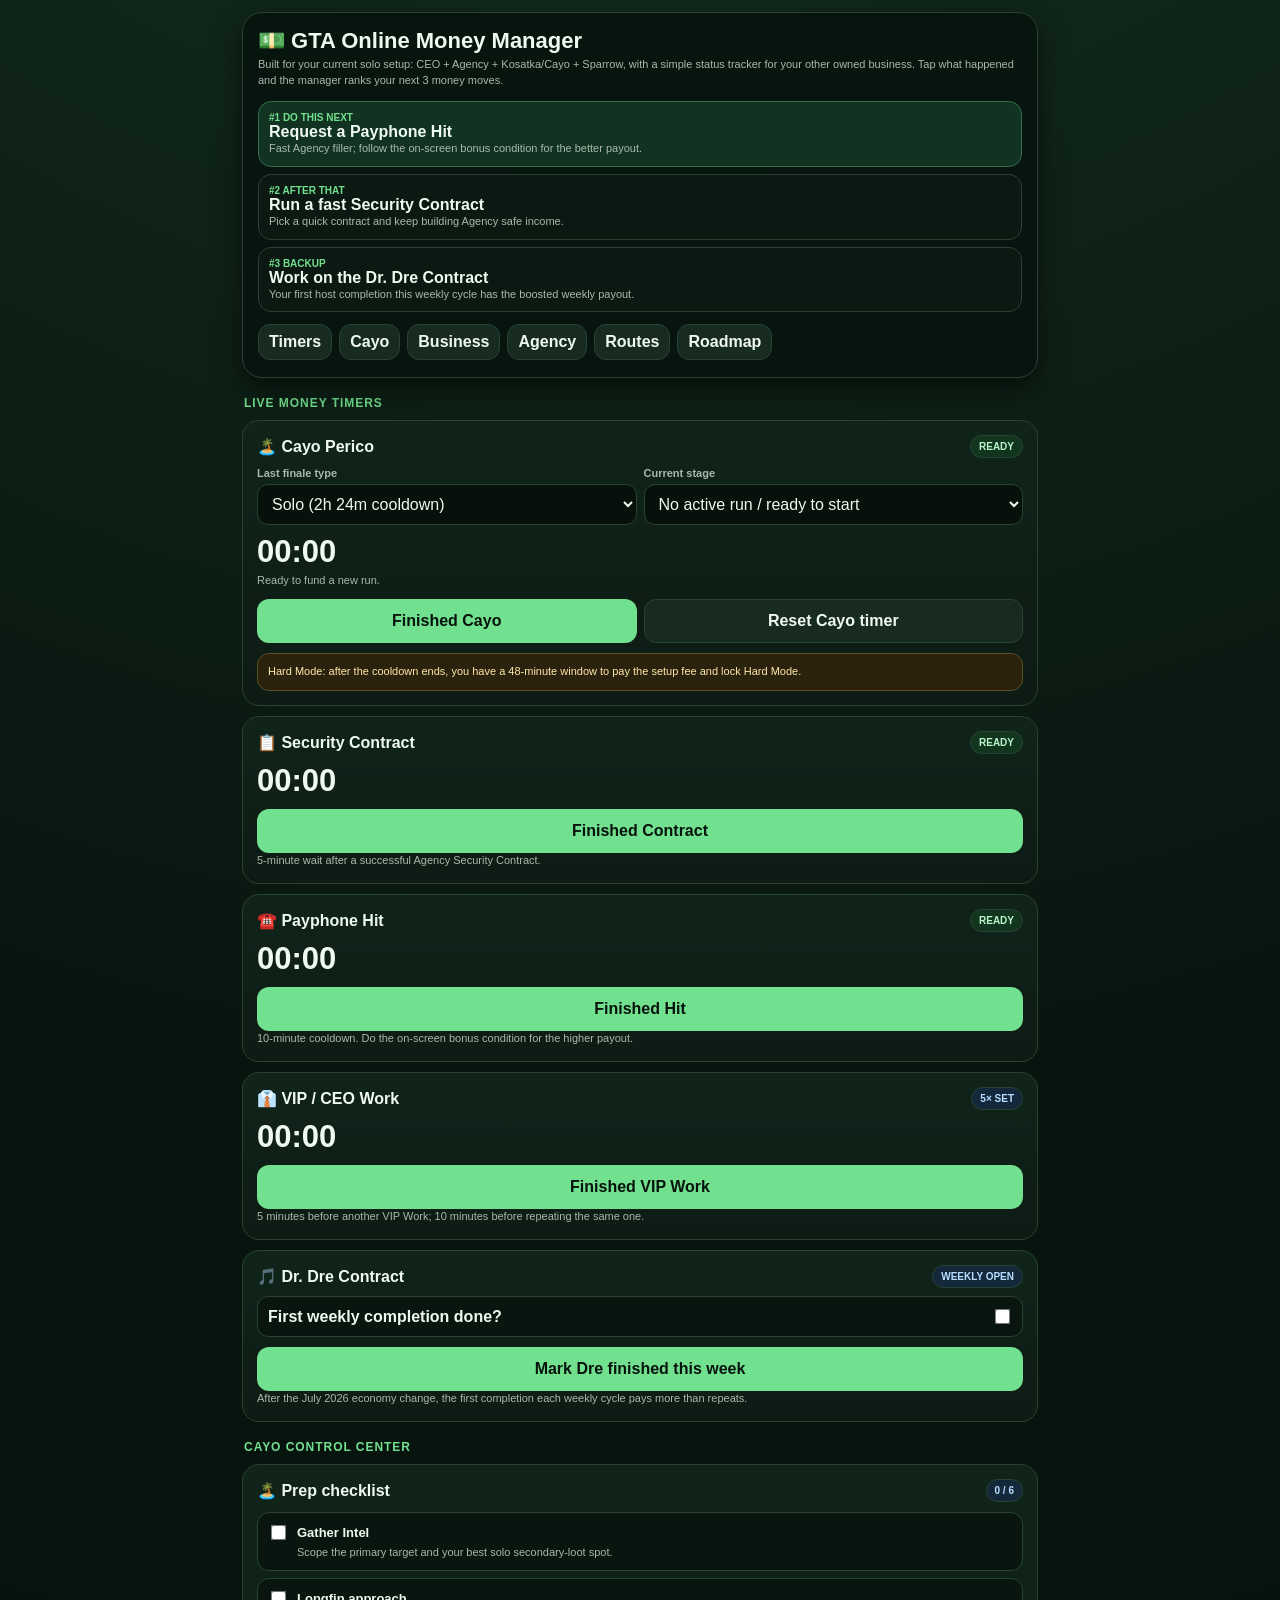
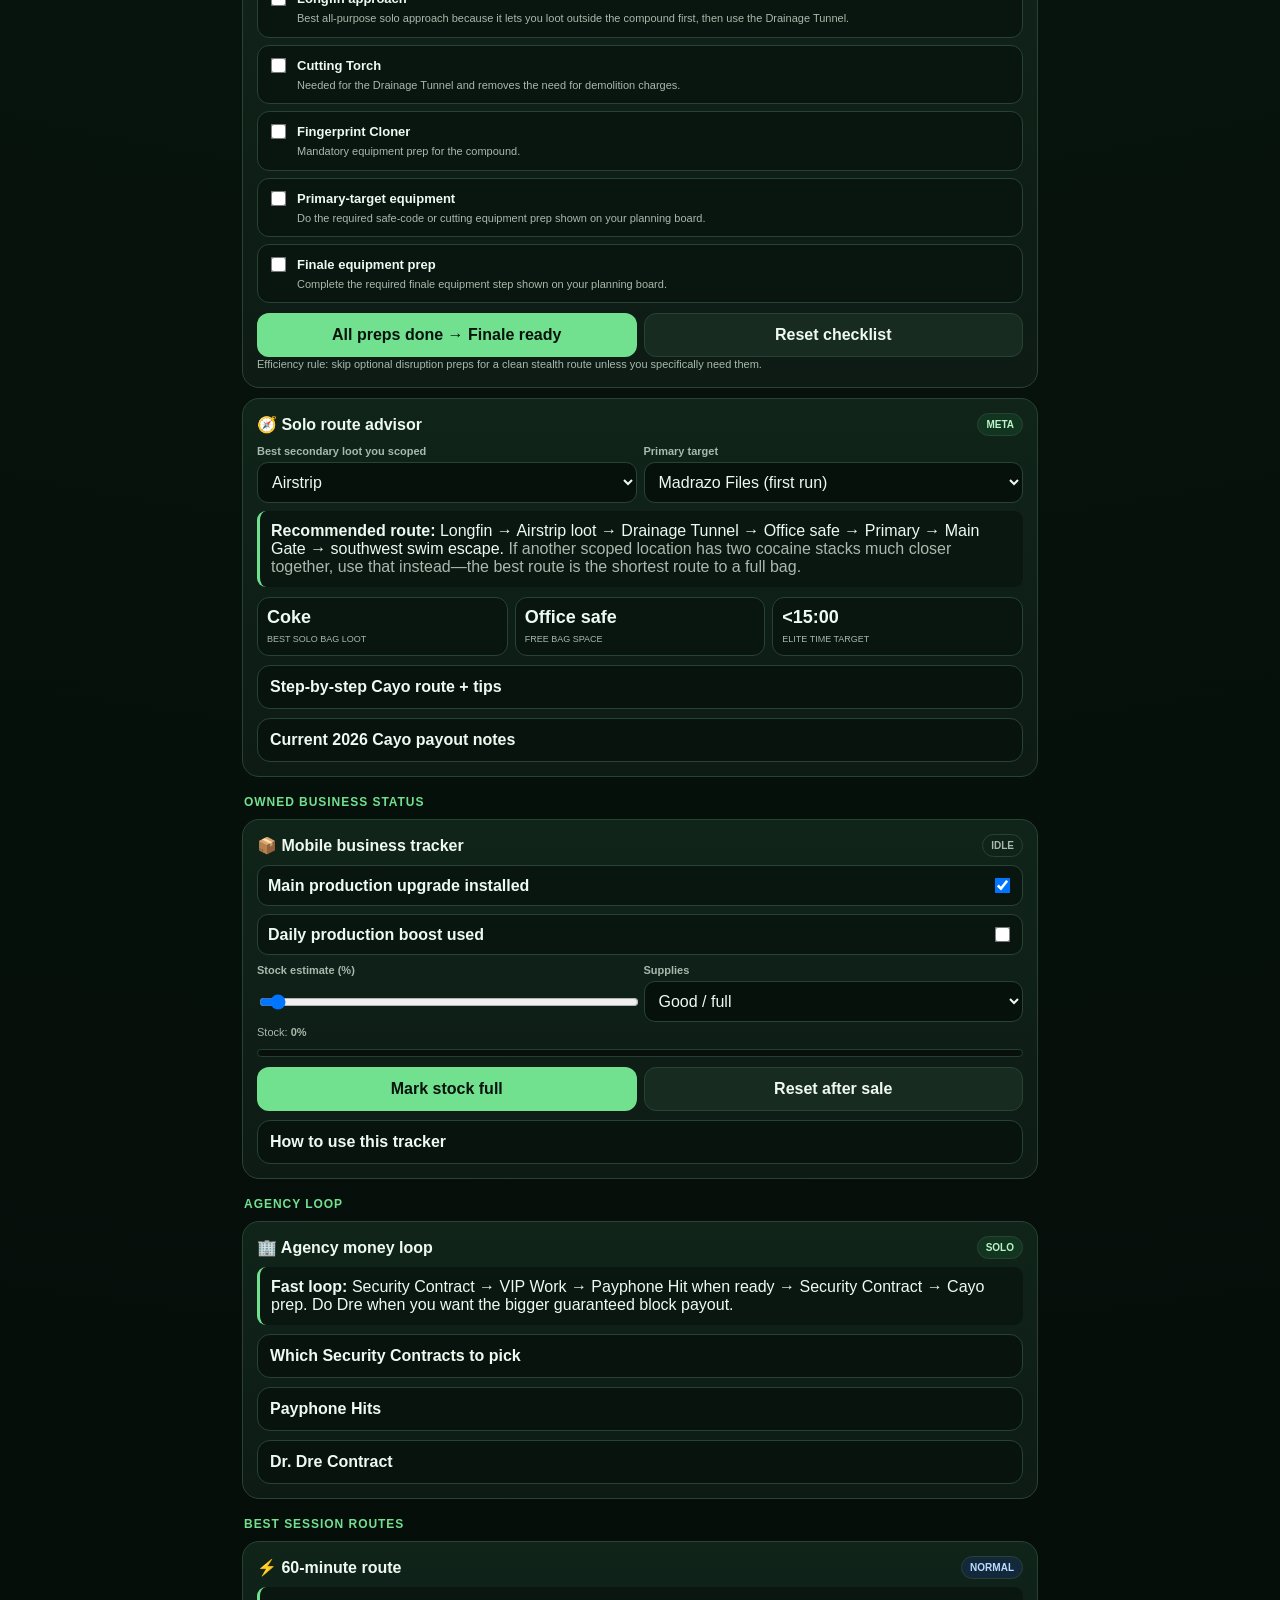
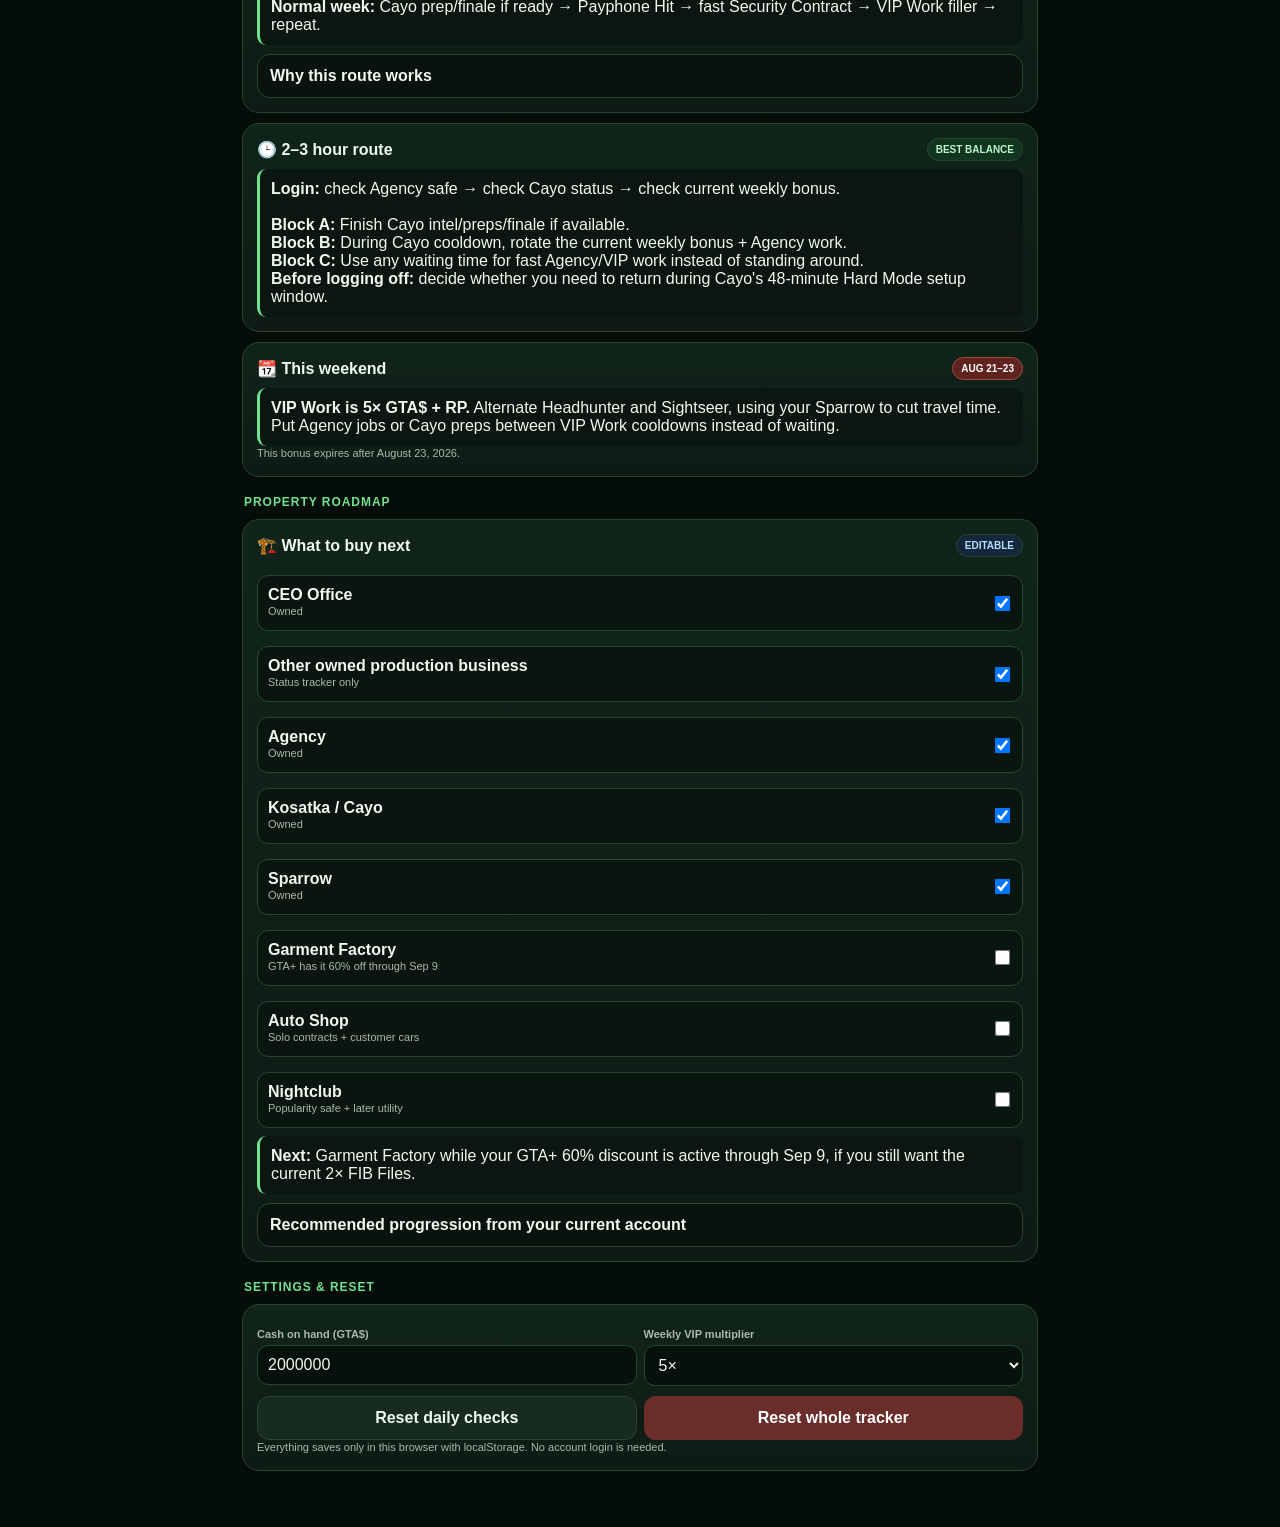
==== gta/index.html @ a880cc13 "Add GTA Online money manager dashboard" ====
<!doctype html>
<html lang="en">
<head>
<meta charset="utf-8">
<meta name="viewport" content="width=device-width,initial-scale=1,viewport-fit=cover">
<meta name="theme-color" content="#07160f">
<meta name="apple-mobile-web-app-capable" content="yes">
<title>GTA Online Money Manager</title>
<style>
:root{
  --bg:#06100c;--card:#0d1b14;--card2:#10241a;--line:#284334;--text:#eef9f1;--muted:#a8b9ad;
  --accent:#71e08f;--accent2:#37c96a;--good:#7ee29b;--warn:#f2c96d;--hot:#ff7a72;--blue:#77b8ff;
}
*{box-sizing:border-box}html{scroll-behavior:smooth}body{
  margin:0;background:radial-gradient(circle at 50% -20%,#183725 0,#08150f 36%,#050d09 75%);
  color:var(--text);font-family:-apple-system,BlinkMacSystemFont,"Segoe UI",Roboto,Arial,sans-serif;
}
.wrap{max-width:820px;margin:auto;padding:12px 12px 56px}.hero{
  position:sticky;top:6px;z-index:9;background:rgba(8,21,15,.95);backdrop-filter:blur(13px);
  border:1px solid var(--line);border-radius:20px;padding:15px;box-shadow:0 12px 28px #0008
}
h1{font-size:22px;margin:0 0 3px}.sub,.mini{font-size:11px;line-height:1.45;color:var(--muted)}
.tabs{display:flex;gap:7px;overflow:auto;margin:12px 0 0;padding-bottom:2px}.tabs button{white-space:nowrap;min-height:34px;padding:8px 10px}
.nexts{display:grid;gap:7px;margin-top:12px}.next{background:#123321;border:1px solid #356d49;border-radius:13px;padding:10px}
.next:nth-child(n+2){background:#0b1912;border-color:var(--line)}.rank{font-size:10px;font-weight:900;color:var(--accent)}
.action{font-size:16px;font-weight:900}.why{font-size:11px;color:var(--muted);line-height:1.35}
.grid{display:grid;grid-template-columns:1fr;gap:10px;margin-top:10px}.card{
  background:linear-gradient(180deg,var(--card2),var(--card));border:1px solid var(--line);border-radius:17px;padding:14px
}
.wide{grid-column:1/-1}.title{display:flex;justify-content:space-between;align-items:center;gap:8px;font-size:16px;font-weight:900}
.badge{font-size:10px;border:1px solid var(--line);border-radius:999px;padding:5px 8px;color:var(--muted);white-space:nowrap}
.ready{color:#baf4c9;background:#12351f}.cool{color:#ffe2a0;background:#3a2d0d}.hot{color:#fff;background:#61231f;border-color:#a84840}.info{color:#b8dcff;background:#13283b}
.timer{font-size:31px;font-weight:900;font-variant-numeric:tabular-nums;margin:9px 0 3px}.buttons{display:grid;grid-template-columns:1fr 1fr;gap:7px;margin-top:10px}
.one{grid-template-columns:1fr}button,input,select{font:inherit}button{
 min-height:44px;border-radius:12px;border:0;background:var(--accent);color:#07130c;font-weight:900;padding:10px;cursor:pointer
}
button.secondary{background:#182b20;color:var(--text);border:1px solid var(--line)}button.warn{background:#e8bf67}
button.danger{background:#6b2d2a;color:#fff}.field{margin-top:9px}.field label{display:block;font-size:11px;color:var(--muted);font-weight:800;margin-bottom:5px}
input,select{width:100%;border:1px solid var(--line);border-radius:11px;background:#07110c;color:var(--text);padding:10px}
input[type=checkbox]{width:auto;transform:scale(1.2)}.split{display:grid;grid-template-columns:1fr 1fr;gap:7px}
.progress{height:8px;border-radius:99px;overflow:hidden;background:#07100b;border:1px solid #263d31;margin-top:8px}.bar{height:100%;background:linear-gradient(90deg,#258d50,#74e096);width:0}
.tog{display:flex;justify-content:space-between;align-items:center;gap:10px;border:1px solid var(--line);background:#09150f;border-radius:11px;padding:10px;margin-top:8px}
.list{display:grid;gap:7px;margin-top:10px}.item{border:1px solid var(--line);background:#09150f;border-radius:12px;padding:10px}
.item b{font-size:13px}.item p{margin:4px 0 0;color:var(--muted);font-size:11px;line-height:1.4}.checkrow{display:flex;gap:9px;align-items:flex-start}
.checkrow input{margin-top:3px}.guide{border:1px solid var(--line);border-radius:13px;background:#08130d;margin-top:9px;overflow:hidden}
.guide summary{list-style:none;padding:12px;font-weight:900;cursor:pointer}.guide summary::-webkit-details-marker{display:none}.guide .body{padding:0 12px 12px;font-size:12px;line-height:1.55;color:#dbe7de}
.guide ol,.guide ul{padding-left:20px;margin:7px 0}.guide li{margin:6px 0}.money{color:var(--accent);font-weight:900}.muted{color:var(--muted)}
.kpis{display:grid;grid-template-columns:repeat(3,1fr);gap:7px;margin-top:10px}.kpi{border:1px solid var(--line);background:#09150f;border-radius:12px;padding:9px}
.kpi b{display:block;font-size:18px}.kpi span{font-size:9px;color:var(--muted)}.route{padding:11px;border-left:3px solid var(--accent);background:#0a1710;border-radius:9px;margin-top:8px}
.toast{position:fixed;left:50%;bottom:22px;transform:translateX(-50%);background:#f2fff6;color:#07130c;border-radius:999px;padding:9px 13px;font-weight:900;opacity:0;transition:.2s;z-index:30;max-width:90%;text-align:center}
.toast.show{opacity:1}.hidden{display:none}.sectionTitle{font-size:12px;color:var(--accent);font-weight:900;text-transform:uppercase;letter-spacing:.08em;margin:18px 2px 8px}
.note{border:1px solid #614e25;background:#2a220d;color:#ffe7ab;border-radius:12px;padding:10px;font-size:11px;line-height:1.45;margin-top:10px}
@media(max-width:480px){.split,.buttons,.kpis{grid-template-columns:1fr}.timer{font-size:28px}.hero{position:relative;top:0}}
</style>
</head>
<body>
<div class="wrap">
  <div class="hero">
    <h1>💵 GTA Online Money Manager</h1>
    <div class="sub">Built for your current solo setup: CEO + Agency + Kosatka/Cayo + Sparrow, with a simple status tracker for your other owned business. Tap what happened and the manager ranks your next 3 money moves.</div>
    <div class="nexts">
      <div class="next"><div class="rank">#1 DO THIS NEXT</div><div class="action" id="a1">Loading…</div><div class="why" id="w1"></div></div>
      <div class="next"><div class="rank">#2 AFTER THAT</div><div class="action" id="a2">—</div><div class="why" id="w2"></div></div>
      <div class="next"><div class="rank">#3 BACKUP</div><div class="action" id="a3">—</div><div class="why" id="w3"></div></div>
    </div>
    <div class="tabs">
      <button class="secondary" onclick="go('timers')">Timers</button>
      <button class="secondary" onclick="go('cayo')">Cayo</button>
      <button class="secondary" onclick="go('acid')">Business</button>
      <button class="secondary" onclick="go('agency')">Agency</button>
      <button class="secondary" onclick="go('routes')">Routes</button>
      <button class="secondary" onclick="go('roadmap')">Roadmap</button>
    </div>
  </div>

  <div class="sectionTitle" id="timers">Live money timers</div>
  <div class="grid">
    <div class="card wide">
      <div class="title"><span>🏝️ Cayo Perico</span><span class="badge ready" id="cayoBadge">READY</span></div>
      <div class="split">
        <div class="field"><label>Last finale type</label>
          <select id="cayoType" onchange="saveUI()"><option value="solo">Solo (2h 24m cooldown)</option><option value="team">Team (48m cooldown)</option></select>
        </div>
        <div class="field"><label>Current stage</label>
          <select id="cayoStage" onchange="saveUI()">
            <option value="ready">No active run / ready to start</option>
            <option value="intel">Gather Intel</option><option value="preps">Doing preps</option><option value="finale">Finale ready</option>
          </select>
        </div>
      </div>
      <div class="timer" id="cayoTimer">00:00</div>
      <div class="mini" id="cayoText">Ready to fund a new run.</div>
      <div class="buttons">
        <button onclick="cayoFinished()">Finished Cayo</button>
        <button class="secondary" onclick="clearCayo()">Reset Cayo timer</button>
      </div>
      <div class="note" id="hardBox">Hard Mode: after the cooldown ends, you have a 48-minute window to pay the setup fee and lock Hard Mode.</div>
    </div>

    <div class="card">
      <div class="title"><span>📋 Security Contract</span><span class="badge ready" id="securityBadge">READY</span></div>
      <div class="timer" id="securityTimer">00:00</div>
      <div class="buttons one"><button onclick="finishSecurity()">Finished Contract</button></div>
      <div class="mini">5-minute wait after a successful Agency Security Contract.</div>
    </div>

    <div class="card">
      <div class="title"><span>☎️ Payphone Hit</span><span class="badge ready" id="payphoneBadge">READY</span></div>
      <div class="timer" id="payphoneTimer">00:00</div>
      <div class="buttons one"><button onclick="finishPayphone()">Finished Hit</button></div>
      <div class="mini">10-minute cooldown. Do the on-screen bonus condition for the higher payout.</div>
    </div>

    <div class="card">
      <div class="title"><span>👔 VIP / CEO Work</span><span class="badge hot" id="vipBadge">5× NOW</span></div>
      <div class="timer" id="vipTimer">00:00</div>
      <div class="buttons one"><button onclick="finishVIP()">Finished VIP Work</button></div>
      <div class="mini">5 minutes before another VIP Work; 10 minutes before repeating the same one.</div>
    </div>

    <div class="card">
      <div class="title"><span>🎵 Dr. Dre Contract</span><span class="badge" id="dreBadge">TRACK</span></div>
      <div class="tog"><span><b>First weekly completion done?</b></span><input id="dreWeekly" type="checkbox" onchange="saveUI()"></div>
      <div class="buttons one"><button onclick="finishDre()">Mark Dre finished this week</button></div>
      <div class="mini">After the July 2026 economy change, the first completion each weekly cycle pays more than repeats.</div>
    </div>
  </div>

  <div class="sectionTitle" id="cayo">Cayo control center</div>
  <div class="grid">
    <div class="card wide">
      <div class="title"><span>🏝️ Prep checklist</span><span class="badge info" id="prepBadge">0 / 6</span></div>
      <div class="list">
        <label class="item checkrow"><input class="prep" data-k="intel" type="checkbox" onchange="prepChange()"><span><b>Gather Intel</b><p>Scope the primary target and your best solo secondary-loot spot.</p></span></label>
        <label class="item checkrow"><input class="prep" data-k="longfin" type="checkbox" onchange="prepChange()"><span><b>Longfin approach</b><p>Best all-purpose solo approach because it lets you loot outside the compound first, then use the Drainage Tunnel.</p></span></label>
        <label class="item checkrow"><input class="prep" data-k="torch" type="checkbox" onchange="prepChange()"><span><b>Cutting Torch</b><p>Needed for the Drainage Tunnel and removes the need for demolition charges.</p></span></label>
        <label class="item checkrow"><input class="prep" data-k="finger" type="checkbox" onchange="prepChange()"><span><b>Fingerprint Cloner</b><p>Mandatory equipment prep for the compound.</p></span></label>
        <label class="item checkrow"><input class="prep" data-k="primary" type="checkbox" onchange="prepChange()"><span><b>Primary-target equipment</b><p>Do the required safe-code or cutting equipment prep shown on your planning board.</p></span></label>
        <label class="item checkrow"><input class="prep" data-k="loadout" type="checkbox" onchange="prepChange()"><span><b>Finale equipment prep</b><p>Complete the required finale equipment step shown on your planning board.</p></span></label>
      </div>
      <div class="buttons"><button onclick="setStage('finale')">All preps done → Finale ready</button><button class="secondary" onclick="resetPreps()">Reset checklist</button></div>
      <div class="mini">Efficiency rule: skip optional disruption preps for a clean stealth route unless you specifically need them.</div>
    </div>

    <div class="card wide">
      <div class="title"><span>🧭 Solo route advisor</span><span class="badge ready">META</span></div>
      <div class="split">
        <div class="field"><label>Best secondary loot you scoped</label>
          <select id="lootSpot" onchange="saveUI()">
            <option value="airstrip">Airstrip</option><option value="north">North Dock</option><option value="main">Main Dock</option><option value="office">Office painting(s) only</option>
          </select>
        </div>
        <div class="field"><label>Primary target</label>
          <select id="primary" onchange="saveUI()">
            <option value="madrazo">Madrazo Files (first run)</option><option value="tequila">Sinsimito Tequila</option><option value="ruby">Ruby Necklace</option><option value="bonds">Bearer Bonds</option><option value="diamond">Pink Diamond</option>
          </select>
        </div>
      </div>
      <div class="route" id="routeText"></div>
      <div class="kpis">
        <div class="kpi"><b>Coke</b><span>BEST SOLO BAG LOOT</span></div>
        <div class="kpi"><b>Office safe</b><span>FREE BAG SPACE</span></div>
        <div class="kpi"><b>&lt;15:00</b><span>ELITE TIME TARGET</span></div>
      </div>
      <details class="guide"><summary>Step-by-step Cayo route + tips</summary><div class="body">
        <ol>
          <li><b>Start with Longfin.</b> Go to the best outside loot location you scoped before entering the compound.</li>
          <li><b>Fill the bag efficiently.</b> For solo runs, prioritize cocaine, then paintings if conveniently available, then weed, then cash. Don't cross the whole island for a tiny upgrade.</li>
          <li><b>Take the boat to the Drainage Tunnel.</b> Use the Cutting Torch to enter the compound without the front-gate route.</li>
          <li><b>Keep the compound route low-contact.</b> The easiest repeatable route is to avoid unnecessary confrontations and stay on the shortest stealth path.</li>
          <li><b>Office detour:</b> grab El Rubio's office safe because that cash does not use loot-bag capacity. Take an office painting only if you still need bag space and it fits your route.</li>
          <li><b>Get the primary target</b>, leave through the main gate, grab nearby transport if available, and head southwest toward the coast.</li>
          <li><b>Fast escape:</b> go off the southwest coast and swim away from the island until the escape triggers. This is usually faster than traveling to the marked dock exit.</li>
        </ol>
        <p><b>Elite focus:</b> stay under 15 minutes, avoid restarts, keep the bag full, and don't fail the fingerprint section. Don't sacrifice a clean run just to save 20 seconds.</p>
      </div></details>
      <details class="guide"><summary>Current 2026 Cayo payout notes</summary><div class="body">
        <p>Repeat primary values after the July 2026 rebalance: Tequila <b>GTA$400k</b>, Ruby <b>GTA$560k</b>, Bearer Bonds <b>GTA$616k</b>, Pink Diamond <b>GTA$910k</b> on Normal. Hard Mode adds 10% to the primary target. The Panther Statue is event-only.</p>
        <p>The first scope-out after the weekly reset has better target odds than extra runs in the same week. Even a low primary can still be worth doing because lower primaries currently boost secondary-loot value.</p>
      </div></details>
    </div>
  </div>

  <div class="sectionTitle" id="acid">Owned business status</div>
  <div class="grid">
    <div class="card wide">
      <div class="title"><span>📦 Mobile business tracker</span><span class="badge" id="acidBadge">IDLE</span></div>
      <div class="tog"><span><b>Main production upgrade installed</b></span><input id="acidUpgrade" type="checkbox" checked onchange="saveUI()"></div>
      <div class="tog"><span><b>Daily production boost used</b></span><input id="acidBoost" type="checkbox" onchange="saveUI()"></div>
      <div class="split">
        <div class="field"><label>Stock estimate (%)</label><input id="acidStock" type="range" min="0" max="100" value="0" oninput="acidChange(this.value)"></div>
        <div class="field"><label>Supplies</label><select id="acidSupplies" onchange="saveUI()"><option value="full">Good / full</option><option value="low">Low</option><option value="empty">Empty</option></select></div>
      </div>
      <div class="mini">Stock: <b id="acidLabel">0%</b></div><div class="progress"><div class="bar" id="acidBar"></div></div>
      <div class="buttons"><button onclick="acidFull()">Mark stock full</button><button class="secondary" onclick="acidSold()">Reset after sale</button></div>
      <details class="guide"><summary>How to use this tracker</summary><div class="body"><p>Use this card only to remember whether the business is producing, boosted, low on supplies, or ready. The main money recommendations on this page focus on Cayo, Agency, VIP Work, and other non-restricted activities.</p></div></details>
    </div>
  </div>

  <div class="sectionTitle" id="agency">Agency loop</div>
  <div class="grid">
    <div class="card wide">
      <div class="title"><span>🏢 Agency money loop</span><span class="badge ready">SOLO</span></div>
      <div class="route"><b>Fast loop:</b> Security Contract → VIP Work → Payphone Hit when ready → Security Contract → Cayo prep. Do Dre when you want the bigger guaranteed block payout.</div>
      <details class="guide"><summary>Which Security Contracts to pick</summary><div class="body">
        <p>When optimizing time, favor <b>Recover Valuables</b> and <b>Rescue Operation</b> when available, then other short Specialist/Specialist+ jobs. <b>Asset Protection</b> forces a long defense timer, so it is usually poor money-per-minute. Some Vehicle Recovery variants also run long; skip them when your board has a faster option.</p>
        <p>Every Security Contract permanently improves your Agency safe income in milestones. The safe tops out at GTA$20,000 per in-game day after 201 completed contracts.</p>
      </div></details>
      <details class="guide"><summary>Payphone Hits</summary><div class="body">
        <p>After 3 Security Contracts, call Franklin for Payphone Hits. There is a <b>10-minute cooldown</b>. Always read the in-game bonus condition before completing the objective, because the bonus is the important part of the payout.</p>
      </div></details>
      <details class="guide"><summary>Dr. Dre Contract</summary><div class="body">
        <p>The 2026 repeat finale payout is <b>GTA$900,000</b>. The first host completion in the current weekly cycle is about <b>GTA$1.1M</b>. It is a longer block than Security Contracts, so use it when Cayo is cooling down or when you want a predictable large payout.</p>
      </div></details>
    </div>
  </div>

  <div class="sectionTitle" id="routes">Best session routes</div>
  <div class="grid">
    <div class="card wide">
      <div class="title"><span>⚡ 60-minute route</span><span class="badge hot" id="weekendBadge">BONUS</span></div>
      <div class="route" id="hourRoute"></div>
      <details class="guide"><summary>Why this route works</summary><div class="body">
        <p>The manager prioritizes limited-time multipliers first, then high-value heists, then activities that fill cooldown gaps. Passive production keeps running while you do the active work.</p>
      </div></details>
    </div>
    <div class="card wide">
      <div class="title"><span>🕒 2–3 hour route</span><span class="badge ready">BEST BALANCE</span></div>
      <div class="route">
        <b>Login:</b> check Agency safe → check Cayo status → check current weekly bonus.<br><br>
        <b>Block A:</b> Finish Cayo intel/preps/finale if available.<br>
        <b>Block B:</b> During Cayo cooldown, rotate the current weekly bonus + Agency work.<br>
        <b>Block C:</b> Use any waiting time for fast Agency/VIP work instead of standing around.<br>
        <b>Before logging off:</b> decide whether you need to return during Cayo's 48-minute Hard Mode setup window.
      </div>
    </div>
    <div class="card wide">
      <div class="title"><span>📆 This weekend</span><span class="badge hot">AUG 21–23</span></div>
      <div class="route"><b>VIP Work is 5× GTA$ + RP.</b> Alternate Headhunter and Sightseer, using your Sparrow to cut travel time. Put Agency jobs or Cayo preps between VIP Work cooldowns instead of waiting.</div>
      <div class="mini">This bonus expires after August 23, 2026.</div>
    </div>
  </div>

  <div class="sectionTitle" id="roadmap">Property roadmap</div>
  <div class="grid">
    <div class="card wide">
      <div class="title"><span>🏗️ What to buy next</span><span class="badge info">EDITABLE</span></div>
      <div class="list">
        <label class="tog"><span><b>CEO Office</b><div class="mini">Owned</div></span><input class="owned" data-k="ceo" type="checkbox" checked onchange="ownedChange()"></label>
        <label class="tog"><span><b>Other owned production business</b><div class="mini">Status tracker only</div></span><input class="owned" data-k="acid" type="checkbox" checked onchange="ownedChange()"></label>
        <label class="tog"><span><b>Agency</b><div class="mini">Owned</div></span><input class="owned" data-k="agency" type="checkbox" checked onchange="ownedChange()"></label>
        <label class="tog"><span><b>Kosatka / Cayo</b><div class="mini">Owned</div></span><input class="owned" data-k="kosatka" type="checkbox" checked onchange="ownedChange()"></label>
        <label class="tog"><span><b>Sparrow</b><div class="mini">Owned</div></span><input class="owned" data-k="sparrow" type="checkbox" checked onchange="ownedChange()"></label>
        <label class="tog"><span><b>Garment Factory</b><div class="mini">GTA+ has it 60% off through Sep 9</div></span><input class="owned" data-k="garment" type="checkbox" onchange="ownedChange()"></label>
        <label class="tog"><span><b>Auto Shop</b><div class="mini">Solo contracts + customer cars</div></span><input class="owned" data-k="bunker" type="checkbox" onchange="ownedChange()"></label>
        <label class="tog"><span><b>Nightclub</b><div class="mini">Popularity safe + later utility</div></span><input class="owned" data-k="nightclub" type="checkbox" onchange="ownedChange()"></label>
      </div>
      <div class="route" id="buyNext"></div>
      <details class="guide"><summary>Recommended progression from your current account</summary><div class="body">
        <ol>
          <li><b>Garment Factory while GTA+ discount is live</b> if you still have GTA+ and want to use this month's 2× FIB File bonuses.</li>
          <li><b>Auto Shop</b> for more solo contract variety and customer-car income.</li>
          <li><b>Nightclub</b> for its popularity safe and quality-of-life value.</li>
          <li><b>Salvage Yard</b> or other solo-friendly properties after that, based on whichever weekly bonuses are strongest.</li>
        </ol>
        <p>Don't spend your grinding bankroll on optional vehicle/property upgrades until the income engine is built.</p>
      </div></details>
    </div>
  </div>

  <div class="sectionTitle">Settings & reset</div>
  <div class="grid">
    <div class="card wide">
      <div class="split">
        <div class="field"><label>Cash on hand (GTA$)</label><input id="cash" type="number" min="0" step="1000" value="2000000" onchange="saveUI()"></div>
        <div class="field"><label>Weekly VIP multiplier</label><select id="vipMulti" onchange="saveUI()"><option value="1">1×</option><option value="2">2×</option><option value="3">3×</option><option value="4">4×</option><option value="5" selected>5×</option></select></div>
      </div>
      <div class="buttons"><button class="secondary" onclick="resetDay()">Reset daily checks</button><button class="danger" onclick="wipe()">Reset whole tracker</button></div>
      <div class="mini">Everything saves only in this browser with localStorage. No account login is needed.</div>
    </div>
  </div>
</div>
<div class="toast" id="toast"></div>

<script>
const KEY='gta_money_manager_v1';
const BASE={
 cayoEnd:0,cayoType:'solo',cayoStage:'ready',hardEnd:0,
 securityEnd:0,payphoneEnd:0,vipEnd:0,vipLast:'',
 dreWeekly:false,acidUpgrade:true,acidBoost:false,acidStock:0,acidSupplies:'full',
 prep:{intel:false,longfin:false,torch:false,finger:false,primary:false,loadout:false},
 lootSpot:'airstrip',primary:'madrazo',
 owned:{ceo:true,acid:true,agency:true,kosatka:true,sparrow:true,garment:false,bunker:false,nightclub:false},
 cash:2000000,vipMulti:5
};
let S=(()=>{try{return {...BASE,...JSON.parse(localStorage.getItem(KEY)||'{}')}}catch(e){return {...BASE}}})();
S.prep={...BASE.prep,...(S.prep||{})};S.owned={...BASE.owned,...(S.owned||{})};
const $=id=>document.getElementById(id), now=()=>Date.now(), left=t=>Math.max(0,(t||0)-now());
function fmt(ms){if(ms<=0)return'00:00';let s=Math.ceil(ms/1000),h=Math.floor(s/3600),m=Math.floor((s%3600)/60),ss=s%60;return h?`${h}:${String(m).padStart(2,'0')}:${String(ss).padStart(2,'0')}`:`${String(m).padStart(2,'0')}:${String(ss).padStart(2,'0')}`}
function save(){localStorage.setItem(KEY,JSON.stringify(S))}
function toast(t){let x=$('toast');x.textContent=t;x.classList.add('show');setTimeout(()=>x.classList.remove('show'),1700)}
function go(id){document.getElementById(id).scrollIntoView({behavior:'smooth',block:'start'})}
function badge(id,ready,a='READY',b='COOLDOWN'){let x=$(id);x.textContent=ready?a:b;x.className='badge '+(ready?'ready':'cool')}
function pull(){
 S.cayoType=$('cayoType').value;S.cayoStage=$('cayoStage').value;S.dreWeekly=$('dreWeekly').checked;
 S.acidUpgrade=$('acidUpgrade').checked;S.acidBoost=$('acidBoost').checked;S.acidSupplies=$('acidSupplies').value;
 S.lootSpot=$('lootSpot').value;S.primary=$('primary').value;S.cash=Math.max(0,+$('cash').value||0);S.vipMulti=+$('vipMulti').value||1
}
function saveUI(){pull();save();render()}
function cayoFinished(){
 pull();let mins=S.cayoType==='solo'?144:48;S.cayoEnd=now()+mins*60000;S.hardEnd=S.cayoEnd+48*60000;S.cayoStage='ready';
 S.prep={...BASE.prep};save();render();toast(`Cayo cooldown started: ${mins} minutes`)
}
function clearCayo(){S.cayoEnd=0;S.hardEnd=0;save();render();toast('Cayo timer reset')}
function finishSecurity(){S.securityEnd=now()+5*60000;save();render();toast('5-minute Agency cooldown started')}
function finishPayphone(){S.payphoneEnd=now()+10*60000;save();render();toast('10-minute Payphone cooldown started')}
function finishVIP(){S.vipEnd=now()+5*60000;save();render();toast('5-minute VIP Work cooldown started')}
function finishDre(){S.dreWeekly=true;save();render();toast('Weekly Dre completion marked')}
function setStage(x){S.cayoStage=x;$('cayoStage').value=x;save();render();toast(x==='finale'?'Cayo finale marked ready':'Cayo stage updated')}
function prepChange(){document.querySelectorAll('.prep').forEach(x=>S.prep[x.dataset.k]=x.checked);if(S.prep.intel&&S.cayoStage==='ready')S.cayoStage='preps';save();render()}
function resetPreps(){S.prep={...BASE.prep};save();render();toast('Cayo prep checklist reset')}
function acidChange(v){S.acidStock=Math.max(0,Math.min(100,+v||0));save();render()}
function acidFull(){S.acidStock=100;save();render();toast('Acid stock marked full')}
function acidSold(){S.acidStock=0;S.acidSupplies='empty';save();render();toast('Business tracker reset')}
function ownedChange(){document.querySelectorAll('.owned').forEach(x=>S.owned[x.dataset.k]=x.checked);save();render()}
function resetDay(){S.acidBoost=false;save();render();toast('Daily checks reset')}
function wipe(){if(confirm('Reset all GTA Money Manager data on this device?')){S=JSON.parse(JSON.stringify(BASE));save();sync();render();toast('Tracker reset')}}
function sync(){
 $('cayoType').value=S.cayoType;$('cayoStage').value=S.cayoStage;$('dreWeekly').checked=S.dreWeekly;
 $('acidUpgrade').checked=S.acidUpgrade;$('acidBoost').checked=S.acidBoost;$('acidStock').value=S.acidStock;$('acidSupplies').value=S.acidSupplies;
 $('lootSpot').value=S.lootSpot;$('primary').value=S.primary;$('cash').value=S.cash;$('vipMulti').value=String(S.vipMulti);
 document.querySelectorAll('.prep').forEach(x=>x.checked=!!S.prep[x.dataset.k]);
 document.querySelectorAll('.owned').forEach(x=>x.checked=!!S.owned[x.dataset.k])
}
function bonusLive(){
 let d=new Date(),start=new Date('2026-08-21T00:00:00-04:00'),end=new Date('2026-08-24T00:00:00-04:00');
 return d>=start&&d<end
}
function hardState(){
 if(!S.cayoEnd)return'none';
 if(now()<S.cayoEnd)return'cool';
 if(S.hardEnd&&now()<S.hardEnd)return'hard';
 return'normal'
}
function actions(){
 let a=[],p=(score,action,why)=>a.push({score,action,why}), hs=hardState();
 
 if(S.cayoStage==='finale')p(99,'Run the Cayo finale','Your finale is ready. Take the payout before doing filler work.');
 if(hs==='hard')p(98,'Pay the Cayo setup fee now','Your 48-minute Hard Mode activation window is open. Lock the next run before it expires.');
 let prepCount=Object.values(S.prep).filter(Boolean).length;
 if(S.cayoStage==='intel')p(96,'Finish Cayo Gather Intel','Scope the primary + best solo secondary spot, then leave the island.');
 if(S.cayoStage==='preps'&&prepCount<6)p(95,'Finish the remaining Cayo preps',`${6-prepCount} essential prep${6-prepCount===1?'':'s'} left on your checklist.`);
 
 
 
 if(bonusLive()&&S.vipMulti>=5&&left(S.vipEnd)<=0)p(91,'Run 5× VIP Work now','The Aug 21–23 weekend multiplier is temporary. Alternate Headhunter/Sightseer and use the Sparrow.');
 if(left(S.payphoneEnd)<=0)p(78,'Request a Payphone Hit','Fast Agency filler; follow the on-screen bonus condition for the better payout.');
 if(left(S.securityEnd)<=0)p(74,'Run a fast Security Contract','Pick a quick contract and keep building Agency safe income.');
 if(!S.dreWeekly)p(72,'Work on the Dr. Dre Contract','Your first host completion this weekly cycle has the boosted weekly payout.');
 if(hs==='cool')p(68,'Fill Cayo cooldown with Agency/VIP work',`Cayo unlocks in ${fmt(left(S.cayoEnd))}; don’t wait around.`);
 if(hs==='normal'&&S.cayoStage==='ready')p(66,'Start the next Cayo run','Cayo is available again; fund the setup and begin Gather Intel.');
 
 a.sort((x,y)=>y.score-x.score);return a.slice(0,3)
}
function routeText(){
 let spot={airstrip:'Longfin → Airstrip loot → Drainage Tunnel → Office safe → Primary → Main Gate → southwest swim escape',
 north:'Longfin → North Dock loot → Drainage Tunnel → Office safe → Primary → Main Gate → southwest swim escape',
 main:'Longfin → Main Dock loot → Drainage Tunnel → Office safe → Primary → Main Gate → southwest swim escape',
 office:'Longfin → straight to Drainage Tunnel → Office painting/safe → Primary → Main Gate → southwest swim escape'}[S.lootSpot];
 return `<b>Recommended route:</b> ${spot}. <span class="muted">If another scoped location has two cocaine stacks much closer together, use that instead—the best route is the shortest route to a full bag.</span>`
}
function buyNext(){
 if(!S.owned.garment)return '<b>Next:</b> Garment Factory while your GTA+ 60% discount is active through Sep 9, if you still want the current 2× FIB Files.';
 if(!S.owned.bunker)return '<b>Next:</b> Auto Shop for solo contracts and another active-money option between Cayo cooldowns.';
 if(!S.owned.nightclub)return '<b>Next:</b> Nightclub for popularity-safe income and later utility while you keep Cayo/Agency as the main active loop.';
 return '<b>Core income engine built.</b> From here, buy solo-friendly properties based on the current weekly bonuses, then convenience/fun upgrades.'
}
function hourRoute(){
 if(bonusLive())return '<b>Right now:</b> 5× VIP Work → Agency filler during cooldown → 5× VIP Work → Cayo prep/finale if ready → repeat.';
 return '<b>Normal week:</b> Cayo prep/finale if ready → Payphone Hit → fast Security Contract → VIP Work filler → repeat.'
}
function render(){
 let cReady=left(S.cayoEnd)<=0;badge('securityBadge',left(S.securityEnd)<=0);badge('payphoneBadge',left(S.payphoneEnd)<=0);
 $('securityTimer').textContent=fmt(left(S.securityEnd));$('payphoneTimer').textContent=fmt(left(S.payphoneEnd));$('vipTimer').textContent=fmt(left(S.vipEnd));
 let hs=hardState();
 if(!S.cayoEnd){$('cayoBadge').textContent='READY';$('cayoBadge').className='badge ready';$('cayoTimer').textContent='00:00';$('cayoText').textContent='Ready to fund a new run.'}
 else if(hs==='cool'){$('cayoBadge').textContent='COOLDOWN';$('cayoBadge').className='badge cool';$('cayoTimer').textContent=fmt(left(S.cayoEnd));$('cayoText').textContent=`${S.cayoType==='solo'?'Solo':'Team'} cooldown running.`}
 else if(hs==='hard'){$('cayoBadge').textContent='HARD WINDOW';$('cayoBadge').className='badge hot';$('cayoTimer').textContent=fmt(left(S.hardEnd));$('cayoText').textContent='Pay the setup fee before this timer ends to lock Hard Mode.'}
 else {$('cayoBadge').textContent='NORMAL READY';$('cayoBadge').className='badge ready';$('cayoTimer').textContent='00:00';$('cayoText').textContent='Cayo is available; the Hard Mode setup window has passed.'}
 let cnt=Object.values(S.prep).filter(Boolean).length;$('prepBadge').textContent=`${cnt} / 6`;
 $('acidLabel').textContent=S.acidStock+'%';$('acidBar').style.width=S.acidStock+'%';
 $('acidBadge').textContent=S.acidStock>=100?'FULL':S.acidStock>0?'PRODUCING':'IDLE';$('acidBadge').className='badge '+(S.acidStock>=100?'ready':S.acidStock>0?'info':'');
 $('routeText').innerHTML=routeText();$('buyNext').innerHTML=buyNext();$('hourRoute').innerHTML=hourRoute();
 let live=bonusLive();$('vipBadge').textContent=live?`${S.vipMulti}× NOW`:`${S.vipMulti}× SET`;$('vipBadge').className='badge '+(live&&S.vipMulti>=5?'hot':'info');
 $('weekendBadge').textContent=live?'5× LIVE':'NORMAL';$('weekendBadge').className='badge '+(live?'hot':'info');
 $('dreBadge').textContent=S.dreWeekly?'WEEKLY DONE':'WEEKLY OPEN';$('dreBadge').className='badge '+(S.dreWeekly?'ready':'info');
 let arr=actions();for(let i=0;i<3;i++){let o=arr[i]||{action:'—',why:''};$(`a${i+1}`).textContent=o.action;$(`w${i+1}`).textContent=o.why}
}
sync();render();setInterval(render,1000)
</script>
</body>
</html>
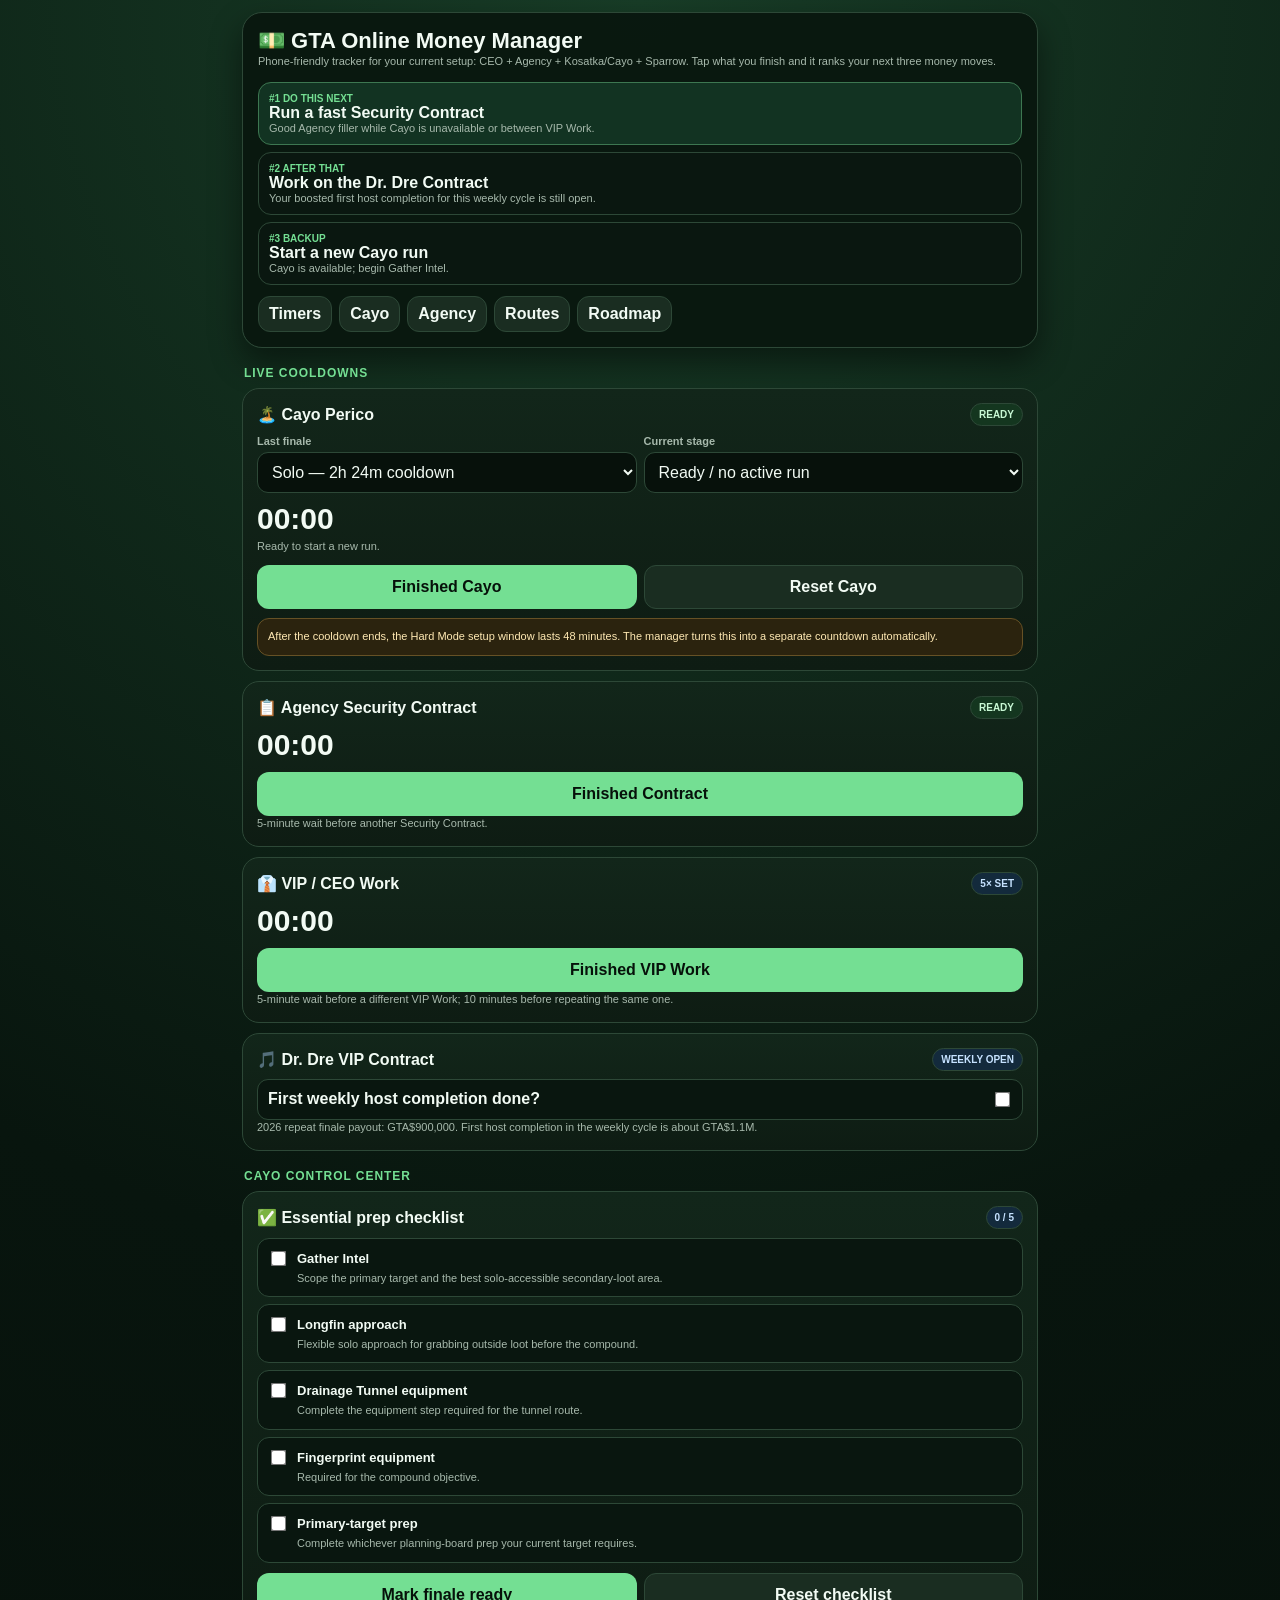
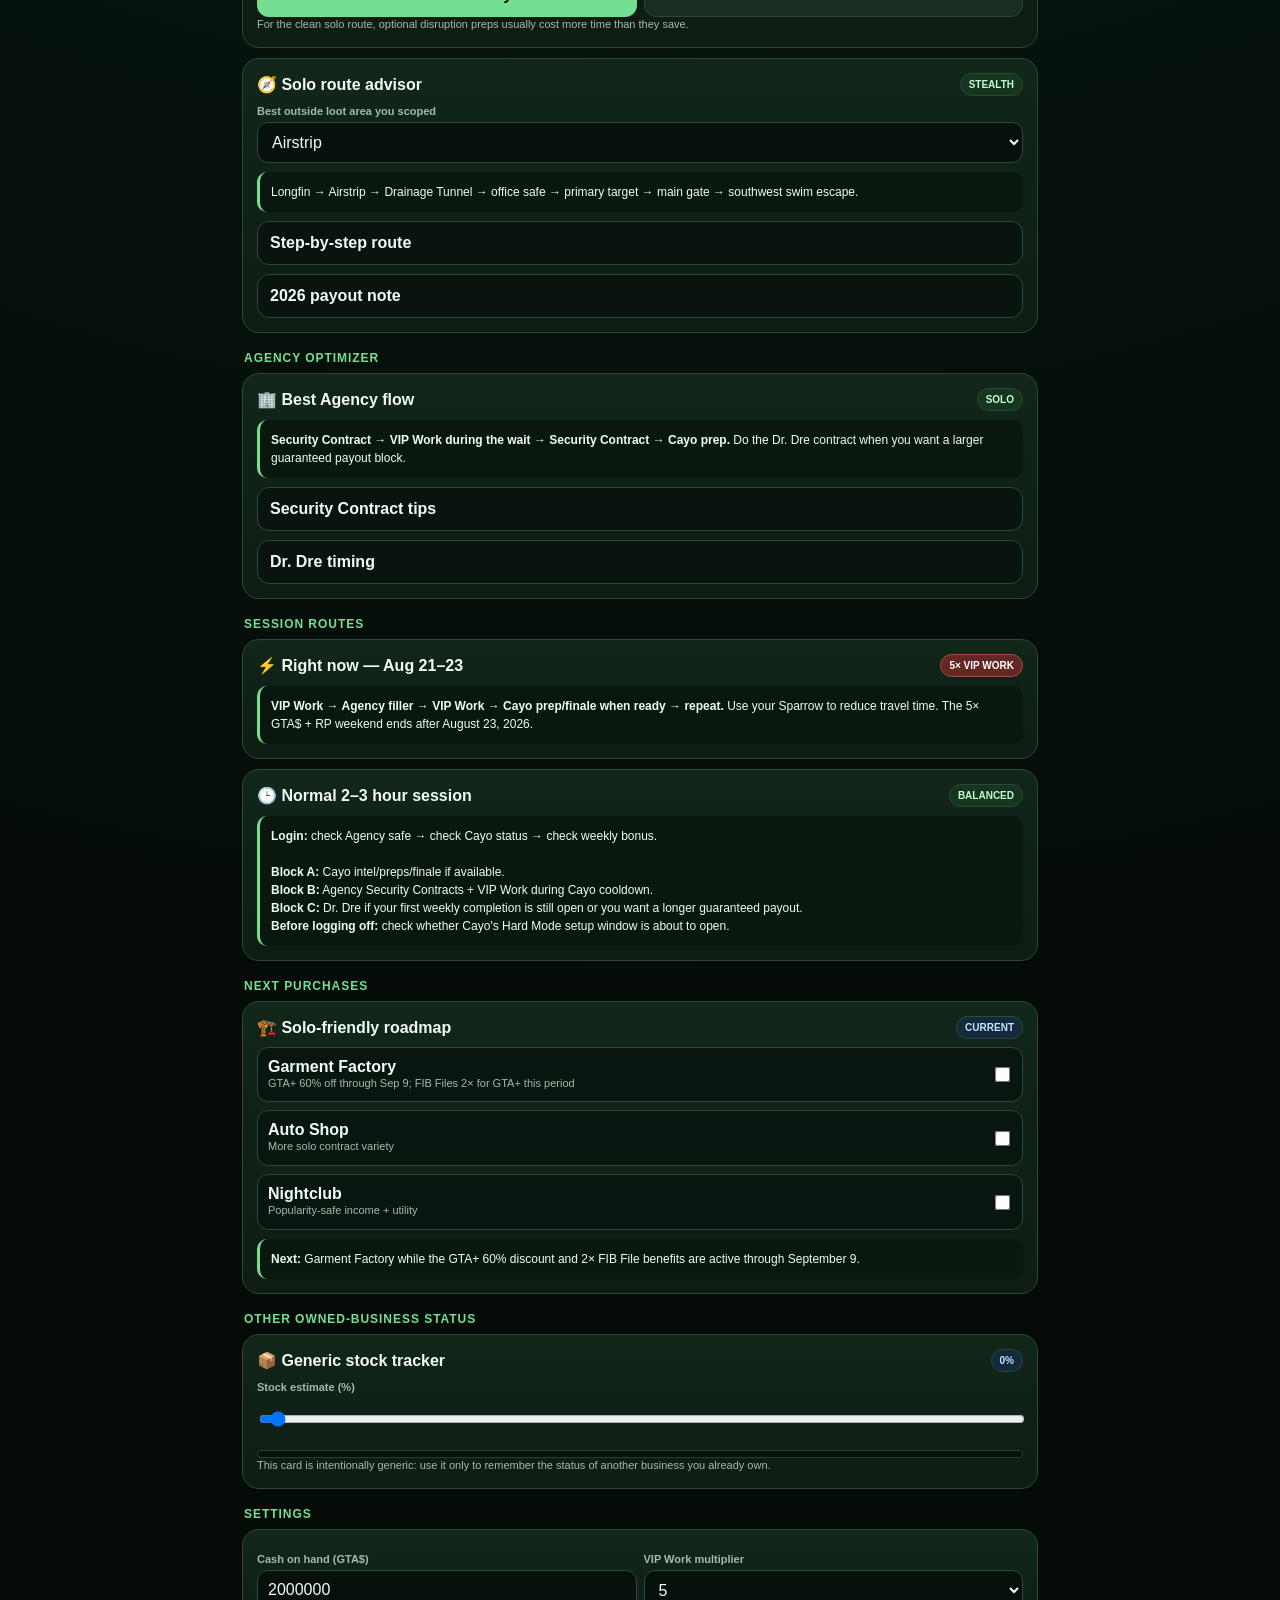
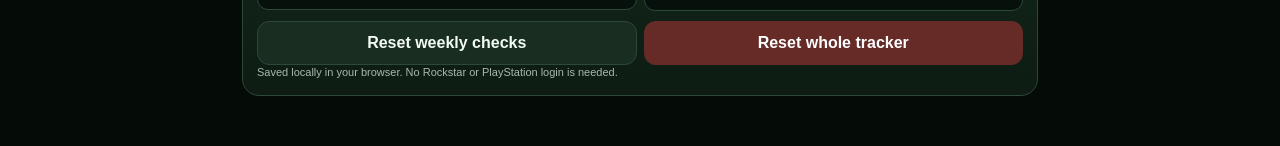
==== commit eee4bbfa: "Refine GTA money manager dashboard" ====
--- a/gta/index.html
+++ b/gta/index.html
@@ -3,400 +3,201 @@
 <head>
 <meta charset="utf-8">
 <meta name="viewport" content="width=device-width,initial-scale=1,viewport-fit=cover">
-<meta name="theme-color" content="#07160f">
+<meta name="theme-color" content="#07140d">
 <meta name="apple-mobile-web-app-capable" content="yes">
 <title>GTA Online Money Manager</title>
 <style>
-:root{
-  --bg:#06100c;--card:#0d1b14;--card2:#10241a;--line:#284334;--text:#eef9f1;--muted:#a8b9ad;
-  --accent:#71e08f;--accent2:#37c96a;--good:#7ee29b;--warn:#f2c96d;--hot:#ff7a72;--blue:#77b8ff;
-}
-*{box-sizing:border-box}html{scroll-behavior:smooth}body{
-  margin:0;background:radial-gradient(circle at 50% -20%,#183725 0,#08150f 36%,#050d09 75%);
-  color:var(--text);font-family:-apple-system,BlinkMacSystemFont,"Segoe UI",Roboto,Arial,sans-serif;
-}
-.wrap{max-width:820px;margin:auto;padding:12px 12px 56px}.hero{
-  position:sticky;top:6px;z-index:9;background:rgba(8,21,15,.95);backdrop-filter:blur(13px);
-  border:1px solid var(--line);border-radius:20px;padding:15px;box-shadow:0 12px 28px #0008
-}
-h1{font-size:22px;margin:0 0 3px}.sub,.mini{font-size:11px;line-height:1.45;color:var(--muted)}
-.tabs{display:flex;gap:7px;overflow:auto;margin:12px 0 0;padding-bottom:2px}.tabs button{white-space:nowrap;min-height:34px;padding:8px 10px}
-.nexts{display:grid;gap:7px;margin-top:12px}.next{background:#123321;border:1px solid #356d49;border-radius:13px;padding:10px}
-.next:nth-child(n+2){background:#0b1912;border-color:var(--line)}.rank{font-size:10px;font-weight:900;color:var(--accent)}
-.action{font-size:16px;font-weight:900}.why{font-size:11px;color:var(--muted);line-height:1.35}
-.grid{display:grid;grid-template-columns:1fr;gap:10px;margin-top:10px}.card{
-  background:linear-gradient(180deg,var(--card2),var(--card));border:1px solid var(--line);border-radius:17px;padding:14px
-}
-.wide{grid-column:1/-1}.title{display:flex;justify-content:space-between;align-items:center;gap:8px;font-size:16px;font-weight:900}
-.badge{font-size:10px;border:1px solid var(--line);border-radius:999px;padding:5px 8px;color:var(--muted);white-space:nowrap}
-.ready{color:#baf4c9;background:#12351f}.cool{color:#ffe2a0;background:#3a2d0d}.hot{color:#fff;background:#61231f;border-color:#a84840}.info{color:#b8dcff;background:#13283b}
-.timer{font-size:31px;font-weight:900;font-variant-numeric:tabular-nums;margin:9px 0 3px}.buttons{display:grid;grid-template-columns:1fr 1fr;gap:7px;margin-top:10px}
-.one{grid-template-columns:1fr}button,input,select{font:inherit}button{
- min-height:44px;border-radius:12px;border:0;background:var(--accent);color:#07130c;font-weight:900;padding:10px;cursor:pointer
-}
-button.secondary{background:#182b20;color:var(--text);border:1px solid var(--line)}button.warn{background:#e8bf67}
-button.danger{background:#6b2d2a;color:#fff}.field{margin-top:9px}.field label{display:block;font-size:11px;color:var(--muted);font-weight:800;margin-bottom:5px}
-input,select{width:100%;border:1px solid var(--line);border-radius:11px;background:#07110c;color:var(--text);padding:10px}
-input[type=checkbox]{width:auto;transform:scale(1.2)}.split{display:grid;grid-template-columns:1fr 1fr;gap:7px}
-.progress{height:8px;border-radius:99px;overflow:hidden;background:#07100b;border:1px solid #263d31;margin-top:8px}.bar{height:100%;background:linear-gradient(90deg,#258d50,#74e096);width:0}
-.tog{display:flex;justify-content:space-between;align-items:center;gap:10px;border:1px solid var(--line);background:#09150f;border-radius:11px;padding:10px;margin-top:8px}
-.list{display:grid;gap:7px;margin-top:10px}.item{border:1px solid var(--line);background:#09150f;border-radius:12px;padding:10px}
-.item b{font-size:13px}.item p{margin:4px 0 0;color:var(--muted);font-size:11px;line-height:1.4}.checkrow{display:flex;gap:9px;align-items:flex-start}
-.checkrow input{margin-top:3px}.guide{border:1px solid var(--line);border-radius:13px;background:#08130d;margin-top:9px;overflow:hidden}
-.guide summary{list-style:none;padding:12px;font-weight:900;cursor:pointer}.guide summary::-webkit-details-marker{display:none}.guide .body{padding:0 12px 12px;font-size:12px;line-height:1.55;color:#dbe7de}
-.guide ol,.guide ul{padding-left:20px;margin:7px 0}.guide li{margin:6px 0}.money{color:var(--accent);font-weight:900}.muted{color:var(--muted)}
-.kpis{display:grid;grid-template-columns:repeat(3,1fr);gap:7px;margin-top:10px}.kpi{border:1px solid var(--line);background:#09150f;border-radius:12px;padding:9px}
-.kpi b{display:block;font-size:18px}.kpi span{font-size:9px;color:var(--muted)}.route{padding:11px;border-left:3px solid var(--accent);background:#0a1710;border-radius:9px;margin-top:8px}
-.toast{position:fixed;left:50%;bottom:22px;transform:translateX(-50%);background:#f2fff6;color:#07130c;border-radius:999px;padding:9px 13px;font-weight:900;opacity:0;transition:.2s;z-index:30;max-width:90%;text-align:center}
-.toast.show{opacity:1}.hidden{display:none}.sectionTitle{font-size:12px;color:var(--accent);font-weight:900;text-transform:uppercase;letter-spacing:.08em;margin:18px 2px 8px}
-.note{border:1px solid #614e25;background:#2a220d;color:#ffe7ab;border-radius:12px;padding:10px;font-size:11px;line-height:1.45;margin-top:10px}
-@media(max-width:480px){.split,.buttons,.kpis{grid-template-columns:1fr}.timer{font-size:28px}.hero{position:relative;top:0}}
+:root{--bg:#06100a;--card:#0e1c13;--card2:#12261a;--line:#2d4837;--text:#f2fbf4;--muted:#a7b9ac;--green:#74df93;--yellow:#efc96e;--red:#ff8178;--blue:#79bcff}
+*{box-sizing:border-box}body{margin:0;background:radial-gradient(circle at top,#183d27 0,#08150e 38%,#050c08 80%);color:var(--text);font-family:-apple-system,BlinkMacSystemFont,"Segoe UI",Roboto,Arial,sans-serif}.wrap{max-width:820px;margin:auto;padding:12px 12px 50px}
+.hero{background:rgba(9,23,15,.96);border:1px solid var(--line);border-radius:20px;padding:15px;box-shadow:0 14px 32px #0007}.hero h1{font-size:22px;margin:0}.sub,.mini{font-size:11px;line-height:1.45;color:var(--muted)}
+.nexts{display:grid;gap:7px;margin-top:12px}.next{background:#123322;border:1px solid #3d7751;border-radius:13px;padding:10px}.next:nth-child(n+2){background:#0a1710;border-color:var(--line)}.rank{font-size:10px;font-weight:900;color:var(--green)}.action{font-size:16px;font-weight:900}.why{font-size:11px;color:var(--muted)}
+.tabs{display:flex;gap:7px;overflow:auto;margin-top:11px}.tabs button{white-space:nowrap;min-height:34px;padding:8px 10px}
+.section{font-size:12px;color:var(--green);font-weight:900;text-transform:uppercase;letter-spacing:.08em;margin:18px 2px 8px}.grid{display:grid;gap:10px}.card{background:linear-gradient(180deg,var(--card2),var(--card));border:1px solid var(--line);border-radius:17px;padding:14px}.title{display:flex;justify-content:space-between;gap:8px;align-items:center;font-weight:900}.badge{font-size:10px;border:1px solid var(--line);border-radius:999px;padding:5px 8px;color:var(--muted);white-space:nowrap}.ready{color:#c8f8d4;background:#14361f}.cool{color:#ffe3a2;background:#3a2c0d}.hot{color:#fff;background:#642824;border-color:#9f4e46}.info{color:#c6e2ff;background:#132a3c}
+.timer{font-size:30px;font-weight:900;font-variant-numeric:tabular-nums;margin:9px 0 3px}.split{display:grid;grid-template-columns:1fr 1fr;gap:7px}.buttons{display:grid;grid-template-columns:1fr 1fr;gap:7px;margin-top:10px}.one{grid-template-columns:1fr}
+button,input,select{font:inherit}button{min-height:44px;border:0;border-radius:12px;background:var(--green);color:#06110a;font-weight:900;padding:10px}button.secondary{background:#1a2d21;color:var(--text);border:1px solid var(--line)}button.danger{background:#672b27;color:#fff}
+.field{margin-top:9px}.field label{display:block;font-size:11px;color:var(--muted);font-weight:800;margin-bottom:5px}input,select{width:100%;border:1px solid var(--line);border-radius:11px;background:#07110b;color:var(--text);padding:10px}input[type=checkbox]{width:auto;transform:scale(1.2)}
+.tog{display:flex;justify-content:space-between;align-items:center;gap:10px;border:1px solid var(--line);background:#09160f;border-radius:11px;padding:10px;margin-top:8px}.list{display:grid;gap:7px;margin-top:9px}.item{border:1px solid var(--line);background:#09160f;border-radius:12px;padding:10px}.check{display:flex;gap:9px;align-items:flex-start}.check input{margin-top:3px}.item b{font-size:13px}.item p{margin:4px 0 0;color:var(--muted);font-size:11px;line-height:1.4}
+.route{padding:11px;border-left:3px solid var(--green);background:#09170f;border-radius:10px;margin-top:9px;line-height:1.5;font-size:12px}.note{padding:10px;border:1px solid #665125;background:#2b230e;border-radius:12px;color:#ffe9b3;font-size:11px;line-height:1.45;margin-top:9px}
+details{border:1px solid var(--line);background:#08140d;border-radius:12px;margin-top:9px;overflow:hidden}summary{padding:12px;font-weight:900;cursor:pointer;list-style:none}summary::-webkit-details-marker{display:none}.body{padding:0 12px 12px;font-size:12px;line-height:1.55;color:#dce8df}.body ul,.body ol{padding-left:20px}.body li{margin:6px 0}
+.progress{height:8px;background:#071009;border:1px solid #263d30;border-radius:99px;overflow:hidden;margin-top:8px}.bar{height:100%;background:linear-gradient(90deg,#268f50,#75df94);width:0}
+.toast{position:fixed;left:50%;bottom:22px;transform:translateX(-50%);background:#f2fff5;color:#06110a;border-radius:999px;padding:9px 13px;font-weight:900;opacity:0;transition:.2s;z-index:20;max-width:90%;text-align:center}.toast.show{opacity:1}
+@media(max-width:480px){.split,.buttons{grid-template-columns:1fr}}
 </style>
 </head>
-<body>
-<div class="wrap">
-  <div class="hero">
-    <h1>💵 GTA Online Money Manager</h1>
-    <div class="sub">Built for your current solo setup: CEO + Agency + Kosatka/Cayo + Sparrow, with a simple status tracker for your other owned business. Tap what happened and the manager ranks your next 3 money moves.</div>
-    <div class="nexts">
-      <div class="next"><div class="rank">#1 DO THIS NEXT</div><div class="action" id="a1">Loading…</div><div class="why" id="w1"></div></div>
-      <div class="next"><div class="rank">#2 AFTER THAT</div><div class="action" id="a2">—</div><div class="why" id="w2"></div></div>
-      <div class="next"><div class="rank">#3 BACKUP</div><div class="action" id="a3">—</div><div class="why" id="w3"></div></div>
+<body><div class="wrap">
+<div class="hero">
+  <h1>💵 GTA Online Money Manager</h1>
+  <div class="sub">Phone-friendly tracker for your current setup: CEO + Agency + Kosatka/Cayo + Sparrow. Tap what you finish and it ranks your next three money moves.</div>
+  <div class="nexts">
+    <div class="next"><div class="rank">#1 DO THIS NEXT</div><div class="action" id="a1">Loading…</div><div class="why" id="w1"></div></div>
+    <div class="next"><div class="rank">#2 AFTER THAT</div><div class="action" id="a2">—</div><div class="why" id="w2"></div></div>
+    <div class="next"><div class="rank">#3 BACKUP</div><div class="action" id="a3">—</div><div class="why" id="w3"></div></div>
+  </div>
+  <div class="tabs">
+    <button class="secondary" onclick="go('timers')">Timers</button><button class="secondary" onclick="go('cayo')">Cayo</button>
+    <button class="secondary" onclick="go('agency')">Agency</button><button class="secondary" onclick="go('routes')">Routes</button><button class="secondary" onclick="go('roadmap')">Roadmap</button>
+  </div>
+</div>
+
+<div class="section" id="timers">Live cooldowns</div>
+<div class="grid">
+  <div class="card">
+    <div class="title"><span>🏝️ Cayo Perico</span><span class="badge ready" id="cayoBadge">READY</span></div>
+    <div class="split">
+      <div class="field"><label>Last finale</label><select id="cayoType" onchange="saveUI()"><option value="solo">Solo — 2h 24m cooldown</option><option value="team">Team — 48m cooldown</option></select></div>
+      <div class="field"><label>Current stage</label><select id="cayoStage" onchange="saveUI()"><option value="ready">Ready / no active run</option><option value="intel">Gather Intel</option><option value="preps">Doing preps</option><option value="finale">Finale ready</option></select></div>
     </div>
-    <div class="tabs">
-      <button class="secondary" onclick="go('timers')">Timers</button>
-      <button class="secondary" onclick="go('cayo')">Cayo</button>
-      <button class="secondary" onclick="go('acid')">Business</button>
-      <button class="secondary" onclick="go('agency')">Agency</button>
-      <button class="secondary" onclick="go('routes')">Routes</button>
-      <button class="secondary" onclick="go('roadmap')">Roadmap</button>
+    <div class="timer" id="cayoTimer">00:00</div><div class="mini" id="cayoText"></div>
+    <div class="buttons"><button onclick="finishCayo()">Finished Cayo</button><button class="secondary" onclick="resetCayo()">Reset Cayo</button></div>
+    <div class="note">After the cooldown ends, the Hard Mode setup window lasts 48 minutes. The manager turns this into a separate countdown automatically.</div>
+  </div>
+
+  <div class="card">
+    <div class="title"><span>📋 Agency Security Contract</span><span class="badge ready" id="secBadge">READY</span></div>
+    <div class="timer" id="secTimer">00:00</div>
+    <div class="buttons one"><button onclick="finishSec()">Finished Contract</button></div>
+    <div class="mini">5-minute wait before another Security Contract.</div>
+  </div>
+
+  <div class="card">
+    <div class="title"><span>👔 VIP / CEO Work</span><span class="badge hot" id="vipBadge">5× LIVE</span></div>
+    <div class="timer" id="vipTimer">00:00</div>
+    <div class="buttons one"><button onclick="finishVip()">Finished VIP Work</button></div>
+    <div class="mini">5-minute wait before a different VIP Work; 10 minutes before repeating the same one.</div>
+  </div>
+
+  <div class="card">
+    <div class="title"><span>🎵 Dr. Dre VIP Contract</span><span class="badge info" id="dreBadge">WEEKLY OPEN</span></div>
+    <label class="tog"><span><b>First weekly host completion done?</b></span><input id="dreWeekly" type="checkbox" onchange="saveUI()"></label>
+    <div class="mini">2026 repeat finale payout: GTA$900,000. First host completion in the weekly cycle is about GTA$1.1M.</div>
+  </div>
+</div>
+
+<div class="section" id="cayo">Cayo control center</div>
+<div class="grid">
+  <div class="card">
+    <div class="title"><span>✅ Essential prep checklist</span><span class="badge info" id="prepBadge">0 / 5</span></div>
+    <div class="list">
+      <label class="item check"><input class="prep" data-k="intel" type="checkbox" onchange="prepChange()"><span><b>Gather Intel</b><p>Scope the primary target and the best solo-accessible secondary-loot area.</p></span></label>
+      <label class="item check"><input class="prep" data-k="approach" type="checkbox" onchange="prepChange()"><span><b>Longfin approach</b><p>Flexible solo approach for grabbing outside loot before the compound.</p></span></label>
+      <label class="item check"><input class="prep" data-k="tunnel" type="checkbox" onchange="prepChange()"><span><b>Drainage Tunnel equipment</b><p>Complete the equipment step required for the tunnel route.</p></span></label>
+      <label class="item check"><input class="prep" data-k="finger" type="checkbox" onchange="prepChange()"><span><b>Fingerprint equipment</b><p>Required for the compound objective.</p></span></label>
+      <label class="item check"><input class="prep" data-k="target" type="checkbox" onchange="prepChange()"><span><b>Primary-target prep</b><p>Complete whichever planning-board prep your current target requires.</p></span></label>
     </div>
-  </div>
-
-  <div class="sectionTitle" id="timers">Live money timers</div>
-  <div class="grid">
-    <div class="card wide">
-      <div class="title"><span>🏝️ Cayo Perico</span><span class="badge ready" id="cayoBadge">READY</span></div>
-      <div class="split">
-        <div class="field"><label>Last finale type</label>
-          <select id="cayoType" onchange="saveUI()"><option value="solo">Solo (2h 24m cooldown)</option><option value="team">Team (48m cooldown)</option></select>
-        </div>
-        <div class="field"><label>Current stage</label>
-          <select id="cayoStage" onchange="saveUI()">
-            <option value="ready">No active run / ready to start</option>
-            <option value="intel">Gather Intel</option><option value="preps">Doing preps</option><option value="finale">Finale ready</option>
-          </select>
-        </div>
-      </div>
-      <div class="timer" id="cayoTimer">00:00</div>
-      <div class="mini" id="cayoText">Ready to fund a new run.</div>
-      <div class="buttons">
-        <button onclick="cayoFinished()">Finished Cayo</button>
-        <button class="secondary" onclick="clearCayo()">Reset Cayo timer</button>
-      </div>
-      <div class="note" id="hardBox">Hard Mode: after the cooldown ends, you have a 48-minute window to pay the setup fee and lock Hard Mode.</div>
-    </div>
-
-    <div class="card">
-      <div class="title"><span>📋 Security Contract</span><span class="badge ready" id="securityBadge">READY</span></div>
-      <div class="timer" id="securityTimer">00:00</div>
-      <div class="buttons one"><button onclick="finishSecurity()">Finished Contract</button></div>
-      <div class="mini">5-minute wait after a successful Agency Security Contract.</div>
-    </div>
-
-    <div class="card">
-      <div class="title"><span>☎️ Payphone Hit</span><span class="badge ready" id="payphoneBadge">READY</span></div>
-      <div class="timer" id="payphoneTimer">00:00</div>
-      <div class="buttons one"><button onclick="finishPayphone()">Finished Hit</button></div>
-      <div class="mini">10-minute cooldown. Do the on-screen bonus condition for the higher payout.</div>
-    </div>
-
-    <div class="card">
-      <div class="title"><span>👔 VIP / CEO Work</span><span class="badge hot" id="vipBadge">5× NOW</span></div>
-      <div class="timer" id="vipTimer">00:00</div>
-      <div class="buttons one"><button onclick="finishVIP()">Finished VIP Work</button></div>
-      <div class="mini">5 minutes before another VIP Work; 10 minutes before repeating the same one.</div>
-    </div>
-
-    <div class="card">
-      <div class="title"><span>🎵 Dr. Dre Contract</span><span class="badge" id="dreBadge">TRACK</span></div>
-      <div class="tog"><span><b>First weekly completion done?</b></span><input id="dreWeekly" type="checkbox" onchange="saveUI()"></div>
-      <div class="buttons one"><button onclick="finishDre()">Mark Dre finished this week</button></div>
-      <div class="mini">After the July 2026 economy change, the first completion each weekly cycle pays more than repeats.</div>
-    </div>
-  </div>
-
-  <div class="sectionTitle" id="cayo">Cayo control center</div>
-  <div class="grid">
-    <div class="card wide">
-      <div class="title"><span>🏝️ Prep checklist</span><span class="badge info" id="prepBadge">0 / 6</span></div>
-      <div class="list">
-        <label class="item checkrow"><input class="prep" data-k="intel" type="checkbox" onchange="prepChange()"><span><b>Gather Intel</b><p>Scope the primary target and your best solo secondary-loot spot.</p></span></label>
-        <label class="item checkrow"><input class="prep" data-k="longfin" type="checkbox" onchange="prepChange()"><span><b>Longfin approach</b><p>Best all-purpose solo approach because it lets you loot outside the compound first, then use the Drainage Tunnel.</p></span></label>
-        <label class="item checkrow"><input class="prep" data-k="torch" type="checkbox" onchange="prepChange()"><span><b>Cutting Torch</b><p>Needed for the Drainage Tunnel and removes the need for demolition charges.</p></span></label>
-        <label class="item checkrow"><input class="prep" data-k="finger" type="checkbox" onchange="prepChange()"><span><b>Fingerprint Cloner</b><p>Mandatory equipment prep for the compound.</p></span></label>
-        <label class="item checkrow"><input class="prep" data-k="primary" type="checkbox" onchange="prepChange()"><span><b>Primary-target equipment</b><p>Do the required safe-code or cutting equipment prep shown on your planning board.</p></span></label>
-        <label class="item checkrow"><input class="prep" data-k="loadout" type="checkbox" onchange="prepChange()"><span><b>Finale equipment prep</b><p>Complete the required finale equipment step shown on your planning board.</p></span></label>
-      </div>
-      <div class="buttons"><button onclick="setStage('finale')">All preps done → Finale ready</button><button class="secondary" onclick="resetPreps()">Reset checklist</button></div>
-      <div class="mini">Efficiency rule: skip optional disruption preps for a clean stealth route unless you specifically need them.</div>
-    </div>
-
-    <div class="card wide">
-      <div class="title"><span>🧭 Solo route advisor</span><span class="badge ready">META</span></div>
-      <div class="split">
-        <div class="field"><label>Best secondary loot you scoped</label>
-          <select id="lootSpot" onchange="saveUI()">
-            <option value="airstrip">Airstrip</option><option value="north">North Dock</option><option value="main">Main Dock</option><option value="office">Office painting(s) only</option>
-          </select>
-        </div>
-        <div class="field"><label>Primary target</label>
-          <select id="primary" onchange="saveUI()">
-            <option value="madrazo">Madrazo Files (first run)</option><option value="tequila">Sinsimito Tequila</option><option value="ruby">Ruby Necklace</option><option value="bonds">Bearer Bonds</option><option value="diamond">Pink Diamond</option>
-          </select>
-        </div>
-      </div>
-      <div class="route" id="routeText"></div>
-      <div class="kpis">
-        <div class="kpi"><b>Coke</b><span>BEST SOLO BAG LOOT</span></div>
-        <div class="kpi"><b>Office safe</b><span>FREE BAG SPACE</span></div>
-        <div class="kpi"><b>&lt;15:00</b><span>ELITE TIME TARGET</span></div>
-      </div>
-      <details class="guide"><summary>Step-by-step Cayo route + tips</summary><div class="body">
-        <ol>
-          <li><b>Start with Longfin.</b> Go to the best outside loot location you scoped before entering the compound.</li>
-          <li><b>Fill the bag efficiently.</b> For solo runs, prioritize cocaine, then paintings if conveniently available, then weed, then cash. Don't cross the whole island for a tiny upgrade.</li>
-          <li><b>Take the boat to the Drainage Tunnel.</b> Use the Cutting Torch to enter the compound without the front-gate route.</li>
-          <li><b>Keep the compound route low-contact.</b> The easiest repeatable route is to avoid unnecessary confrontations and stay on the shortest stealth path.</li>
-          <li><b>Office detour:</b> grab El Rubio's office safe because that cash does not use loot-bag capacity. Take an office painting only if you still need bag space and it fits your route.</li>
-          <li><b>Get the primary target</b>, leave through the main gate, grab nearby transport if available, and head southwest toward the coast.</li>
-          <li><b>Fast escape:</b> go off the southwest coast and swim away from the island until the escape triggers. This is usually faster than traveling to the marked dock exit.</li>
-        </ol>
-        <p><b>Elite focus:</b> stay under 15 minutes, avoid restarts, keep the bag full, and don't fail the fingerprint section. Don't sacrifice a clean run just to save 20 seconds.</p>
-      </div></details>
-      <details class="guide"><summary>Current 2026 Cayo payout notes</summary><div class="body">
-        <p>Repeat primary values after the July 2026 rebalance: Tequila <b>GTA$400k</b>, Ruby <b>GTA$560k</b>, Bearer Bonds <b>GTA$616k</b>, Pink Diamond <b>GTA$910k</b> on Normal. Hard Mode adds 10% to the primary target. The Panther Statue is event-only.</p>
-        <p>The first scope-out after the weekly reset has better target odds than extra runs in the same week. Even a low primary can still be worth doing because lower primaries currently boost secondary-loot value.</p>
-      </div></details>
-    </div>
-  </div>
-
-  <div class="sectionTitle" id="acid">Owned business status</div>
-  <div class="grid">
-    <div class="card wide">
-      <div class="title"><span>📦 Mobile business tracker</span><span class="badge" id="acidBadge">IDLE</span></div>
-      <div class="tog"><span><b>Main production upgrade installed</b></span><input id="acidUpgrade" type="checkbox" checked onchange="saveUI()"></div>
-      <div class="tog"><span><b>Daily production boost used</b></span><input id="acidBoost" type="checkbox" onchange="saveUI()"></div>
-      <div class="split">
-        <div class="field"><label>Stock estimate (%)</label><input id="acidStock" type="range" min="0" max="100" value="0" oninput="acidChange(this.value)"></div>
-        <div class="field"><label>Supplies</label><select id="acidSupplies" onchange="saveUI()"><option value="full">Good / full</option><option value="low">Low</option><option value="empty">Empty</option></select></div>
-      </div>
-      <div class="mini">Stock: <b id="acidLabel">0%</b></div><div class="progress"><div class="bar" id="acidBar"></div></div>
-      <div class="buttons"><button onclick="acidFull()">Mark stock full</button><button class="secondary" onclick="acidSold()">Reset after sale</button></div>
-      <details class="guide"><summary>How to use this tracker</summary><div class="body"><p>Use this card only to remember whether the business is producing, boosted, low on supplies, or ready. The main money recommendations on this page focus on Cayo, Agency, VIP Work, and other non-restricted activities.</p></div></details>
-    </div>
-  </div>
-
-  <div class="sectionTitle" id="agency">Agency loop</div>
-  <div class="grid">
-    <div class="card wide">
-      <div class="title"><span>🏢 Agency money loop</span><span class="badge ready">SOLO</span></div>
-      <div class="route"><b>Fast loop:</b> Security Contract → VIP Work → Payphone Hit when ready → Security Contract → Cayo prep. Do Dre when you want the bigger guaranteed block payout.</div>
-      <details class="guide"><summary>Which Security Contracts to pick</summary><div class="body">
-        <p>When optimizing time, favor <b>Recover Valuables</b> and <b>Rescue Operation</b> when available, then other short Specialist/Specialist+ jobs. <b>Asset Protection</b> forces a long defense timer, so it is usually poor money-per-minute. Some Vehicle Recovery variants also run long; skip them when your board has a faster option.</p>
-        <p>Every Security Contract permanently improves your Agency safe income in milestones. The safe tops out at GTA$20,000 per in-game day after 201 completed contracts.</p>
-      </div></details>
-      <details class="guide"><summary>Payphone Hits</summary><div class="body">
-        <p>After 3 Security Contracts, call Franklin for Payphone Hits. There is a <b>10-minute cooldown</b>. Always read the in-game bonus condition before completing the objective, because the bonus is the important part of the payout.</p>
-      </div></details>
-      <details class="guide"><summary>Dr. Dre Contract</summary><div class="body">
-        <p>The 2026 repeat finale payout is <b>GTA$900,000</b>. The first host completion in the current weekly cycle is about <b>GTA$1.1M</b>. It is a longer block than Security Contracts, so use it when Cayo is cooling down or when you want a predictable large payout.</p>
-      </div></details>
-    </div>
-  </div>
-
-  <div class="sectionTitle" id="routes">Best session routes</div>
-  <div class="grid">
-    <div class="card wide">
-      <div class="title"><span>⚡ 60-minute route</span><span class="badge hot" id="weekendBadge">BONUS</span></div>
-      <div class="route" id="hourRoute"></div>
-      <details class="guide"><summary>Why this route works</summary><div class="body">
-        <p>The manager prioritizes limited-time multipliers first, then high-value heists, then activities that fill cooldown gaps. Passive production keeps running while you do the active work.</p>
-      </div></details>
-    </div>
-    <div class="card wide">
-      <div class="title"><span>🕒 2–3 hour route</span><span class="badge ready">BEST BALANCE</span></div>
-      <div class="route">
-        <b>Login:</b> check Agency safe → check Cayo status → check current weekly bonus.<br><br>
-        <b>Block A:</b> Finish Cayo intel/preps/finale if available.<br>
-        <b>Block B:</b> During Cayo cooldown, rotate the current weekly bonus + Agency work.<br>
-        <b>Block C:</b> Use any waiting time for fast Agency/VIP work instead of standing around.<br>
-        <b>Before logging off:</b> decide whether you need to return during Cayo's 48-minute Hard Mode setup window.
-      </div>
-    </div>
-    <div class="card wide">
-      <div class="title"><span>📆 This weekend</span><span class="badge hot">AUG 21–23</span></div>
-      <div class="route"><b>VIP Work is 5× GTA$ + RP.</b> Alternate Headhunter and Sightseer, using your Sparrow to cut travel time. Put Agency jobs or Cayo preps between VIP Work cooldowns instead of waiting.</div>
-      <div class="mini">This bonus expires after August 23, 2026.</div>
-    </div>
-  </div>
-
-  <div class="sectionTitle" id="roadmap">Property roadmap</div>
-  <div class="grid">
-    <div class="card wide">
-      <div class="title"><span>🏗️ What to buy next</span><span class="badge info">EDITABLE</span></div>
-      <div class="list">
-        <label class="tog"><span><b>CEO Office</b><div class="mini">Owned</div></span><input class="owned" data-k="ceo" type="checkbox" checked onchange="ownedChange()"></label>
-        <label class="tog"><span><b>Other owned production business</b><div class="mini">Status tracker only</div></span><input class="owned" data-k="acid" type="checkbox" checked onchange="ownedChange()"></label>
-        <label class="tog"><span><b>Agency</b><div class="mini">Owned</div></span><input class="owned" data-k="agency" type="checkbox" checked onchange="ownedChange()"></label>
-        <label class="tog"><span><b>Kosatka / Cayo</b><div class="mini">Owned</div></span><input class="owned" data-k="kosatka" type="checkbox" checked onchange="ownedChange()"></label>
-        <label class="tog"><span><b>Sparrow</b><div class="mini">Owned</div></span><input class="owned" data-k="sparrow" type="checkbox" checked onchange="ownedChange()"></label>
-        <label class="tog"><span><b>Garment Factory</b><div class="mini">GTA+ has it 60% off through Sep 9</div></span><input class="owned" data-k="garment" type="checkbox" onchange="ownedChange()"></label>
-        <label class="tog"><span><b>Auto Shop</b><div class="mini">Solo contracts + customer cars</div></span><input class="owned" data-k="bunker" type="checkbox" onchange="ownedChange()"></label>
-        <label class="tog"><span><b>Nightclub</b><div class="mini">Popularity safe + later utility</div></span><input class="owned" data-k="nightclub" type="checkbox" onchange="ownedChange()"></label>
-      </div>
-      <div class="route" id="buyNext"></div>
-      <details class="guide"><summary>Recommended progression from your current account</summary><div class="body">
-        <ol>
-          <li><b>Garment Factory while GTA+ discount is live</b> if you still have GTA+ and want to use this month's 2× FIB File bonuses.</li>
-          <li><b>Auto Shop</b> for more solo contract variety and customer-car income.</li>
-          <li><b>Nightclub</b> for its popularity safe and quality-of-life value.</li>
-          <li><b>Salvage Yard</b> or other solo-friendly properties after that, based on whichever weekly bonuses are strongest.</li>
-        </ol>
-        <p>Don't spend your grinding bankroll on optional vehicle/property upgrades until the income engine is built.</p>
-      </div></details>
-    </div>
-  </div>
-
-  <div class="sectionTitle">Settings & reset</div>
-  <div class="grid">
-    <div class="card wide">
-      <div class="split">
-        <div class="field"><label>Cash on hand (GTA$)</label><input id="cash" type="number" min="0" step="1000" value="2000000" onchange="saveUI()"></div>
-        <div class="field"><label>Weekly VIP multiplier</label><select id="vipMulti" onchange="saveUI()"><option value="1">1×</option><option value="2">2×</option><option value="3">3×</option><option value="4">4×</option><option value="5" selected>5×</option></select></div>
-      </div>
-      <div class="buttons"><button class="secondary" onclick="resetDay()">Reset daily checks</button><button class="danger" onclick="wipe()">Reset whole tracker</button></div>
-      <div class="mini">Everything saves only in this browser with localStorage. No account login is needed.</div>
-    </div>
-  </div>
-</div>
-<div class="toast" id="toast"></div>
+    <div class="buttons"><button onclick="setFinale()">Mark finale ready</button><button class="secondary" onclick="resetPreps()">Reset checklist</button></div>
+    <div class="mini">For the clean solo route, optional disruption preps usually cost more time than they save.</div>
+  </div>
+
+  <div class="card">
+    <div class="title"><span>🧭 Solo route advisor</span><span class="badge ready">STEALTH</span></div>
+    <div class="field"><label>Best outside loot area you scoped</label><select id="lootArea" onchange="saveUI()"><option value="air">Airstrip</option><option value="north">North Dock</option><option value="main">Main Dock</option><option value="none">Go straight to compound</option></select></div>
+    <div class="route" id="routeText"></div>
+    <details><summary>Step-by-step route</summary><div class="body"><ol>
+      <li>Start with the Longfin and go to the best outside loot area you scoped.</li>
+      <li>Fill as much of the bag as practical without crossing the island for small gains.</li>
+      <li>Take the boat to the Drainage Tunnel and enter the compound.</li>
+      <li>Stay on a low-contact stealth path and avoid unnecessary detours.</li>
+      <li>Take the office-safe cash because it does not use bag capacity.</li>
+      <li>Collect the primary target, leave through the main gate, then head southwest toward the coast.</li>
+      <li>Swim away from the southwest side of the island until the escape triggers.</li>
+    </ol><p><b>Elite target:</b> full bag, no restarts, and under 15 minutes. A clean run is more important than forcing a risky shortcut.</p></div></details>
+    <details><summary>2026 payout note</summary><div class="body"><p>Cayo primary-target values and appearance rates were rebalanced in July 2026. The first scope-out after the weekly reset has better odds than extra runs that same week. Use the value shown on your current planning board for exact payout math.</p></div></details>
+  </div>
+</div>
+
+<div class="section" id="agency">Agency optimizer</div>
+<div class="grid">
+  <div class="card">
+    <div class="title"><span>🏢 Best Agency flow</span><span class="badge ready">SOLO</span></div>
+    <div class="route"><b>Security Contract → VIP Work during the wait → Security Contract → Cayo prep.</b> Do the Dr. Dre contract when you want a larger guaranteed payout block.</div>
+    <details><summary>Security Contract tips</summary><div class="body"><ul>
+      <li>Favor fast, straightforward contracts when optimizing money per minute.</li>
+      <li>Asset Protection is time-gated, so it is usually slower than the best alternatives.</li>
+      <li>Every 5 completed Security Contracts raises your Agency safe income by another GTA$500 per in-game day, up to GTA$20,000 after 201 completions.</li>
+    </ul></div></details>
+    <details><summary>Dr. Dre timing</summary><div class="body"><p>The repeat finale pays GTA$900,000 in 2026, while your first host completion each weekly cycle pays about GTA$1.1M. It fits best into a Cayo cooldown or a longer play session.</p></div></details>
+  </div>
+</div>
+
+<div class="section" id="routes">Session routes</div>
+<div class="grid">
+  <div class="card">
+    <div class="title"><span>⚡ Right now — Aug 21–23</span><span class="badge hot">5× VIP WORK</span></div>
+    <div class="route"><b>VIP Work → Agency filler → VIP Work → Cayo prep/finale when ready → repeat.</b> Use your Sparrow to reduce travel time. The 5× GTA$ + RP weekend ends after August 23, 2026.</div>
+  </div>
+  <div class="card">
+    <div class="title"><span>🕒 Normal 2–3 hour session</span><span class="badge ready">BALANCED</span></div>
+    <div class="route"><b>Login:</b> check Agency safe → check Cayo status → check weekly bonus.<br><br><b>Block A:</b> Cayo intel/preps/finale if available.<br><b>Block B:</b> Agency Security Contracts + VIP Work during Cayo cooldown.<br><b>Block C:</b> Dr. Dre if your first weekly completion is still open or you want a longer guaranteed payout.<br><b>Before logging off:</b> check whether Cayo's Hard Mode setup window is about to open.</div>
+  </div>
+</div>
+
+<div class="section" id="roadmap">Next purchases</div>
+<div class="grid">
+  <div class="card">
+    <div class="title"><span>🏗️ Solo-friendly roadmap</span><span class="badge info">CURRENT</span></div>
+    <label class="tog"><span><b>Garment Factory</b><div class="mini">GTA+ 60% off through Sep 9; FIB Files 2× for GTA+ this period</div></span><input id="garment" type="checkbox" onchange="saveUI()"></label>
+    <label class="tog"><span><b>Auto Shop</b><div class="mini">More solo contract variety</div></span><input id="autoshop" type="checkbox" onchange="saveUI()"></label>
+    <label class="tog"><span><b>Nightclub</b><div class="mini">Popularity-safe income + utility</div></span><input id="nightclub" type="checkbox" onchange="saveUI()"></label>
+    <div class="route" id="buyNext"></div>
+  </div>
+</div>
+
+<div class="section">Other owned-business status</div>
+<div class="grid">
+  <div class="card">
+    <div class="title"><span>📦 Generic stock tracker</span><span class="badge info" id="stockBadge">0%</span></div>
+    <div class="field"><label>Stock estimate (%)</label><input id="stock" type="range" min="0" max="100" value="0" oninput="stockChange(this.value)"></div>
+    <div class="progress"><div class="bar" id="stockBar"></div></div>
+    <div class="mini">This card is intentionally generic: use it only to remember the status of another business you already own.</div>
+  </div>
+</div>
+
+<div class="section">Settings</div>
+<div class="grid"><div class="card">
+  <div class="split"><div class="field"><label>Cash on hand (GTA$)</label><input id="cash" type="number" min="0" step="1000" value="2000000" onchange="saveUI()"></div><div class="field"><label>VIP Work multiplier</label><select id="vipMulti" onchange="saveUI()"><option>1</option><option>2</option><option>3</option><option>4</option><option selected>5</option></select></div></div>
+  <div class="buttons"><button class="secondary" onclick="resetWeekly()">Reset weekly checks</button><button class="danger" onclick="wipe()">Reset whole tracker</button></div>
+  <div class="mini">Saved locally in your browser. No Rockstar or PlayStation login is needed.</div>
+</div></div>
+</div><div class="toast" id="toast"></div>
 
 <script>
-const KEY='gta_money_manager_v1';
-const BASE={
- cayoEnd:0,cayoType:'solo',cayoStage:'ready',hardEnd:0,
- securityEnd:0,payphoneEnd:0,vipEnd:0,vipLast:'',
- dreWeekly:false,acidUpgrade:true,acidBoost:false,acidStock:0,acidSupplies:'full',
- prep:{intel:false,longfin:false,torch:false,finger:false,primary:false,loadout:false},
- lootSpot:'airstrip',primary:'madrazo',
- owned:{ceo:true,acid:true,agency:true,kosatka:true,sparrow:true,garment:false,bunker:false,nightclub:false},
- cash:2000000,vipMulti:5
-};
-let S=(()=>{try{return {...BASE,...JSON.parse(localStorage.getItem(KEY)||'{}')}}catch(e){return {...BASE}}})();
-S.prep={...BASE.prep,...(S.prep||{})};S.owned={...BASE.owned,...(S.owned||{})};
-const $=id=>document.getElementById(id), now=()=>Date.now(), left=t=>Math.max(0,(t||0)-now());
+const KEY='gta_money_manager_v2';
+const BASE={cayoEnd:0,hardEnd:0,cayoType:'solo',cayoStage:'ready',secEnd:0,vipEnd:0,dreWeekly:false,
+prep:{intel:false,approach:false,tunnel:false,finger:false,target:false},lootArea:'air',garment:false,autoshop:false,nightclub:false,stock:0,cash:2000000,vipMulti:5};
+let S=(()=>{try{return {...BASE,...JSON.parse(localStorage.getItem(KEY)||'{}')}}catch(e){return {...BASE}}})();S.prep={...BASE.prep,...(S.prep||{})};
+const $=i=>document.getElementById(i),now=()=>Date.now(),left=t=>Math.max(0,(t||0)-now());
 function fmt(ms){if(ms<=0)return'00:00';let s=Math.ceil(ms/1000),h=Math.floor(s/3600),m=Math.floor((s%3600)/60),ss=s%60;return h?`${h}:${String(m).padStart(2,'0')}:${String(ss).padStart(2,'0')}`:`${String(m).padStart(2,'0')}:${String(ss).padStart(2,'0')}`}
-function save(){localStorage.setItem(KEY,JSON.stringify(S))}
-function toast(t){let x=$('toast');x.textContent=t;x.classList.add('show');setTimeout(()=>x.classList.remove('show'),1700)}
-function go(id){document.getElementById(id).scrollIntoView({behavior:'smooth',block:'start'})}
-function badge(id,ready,a='READY',b='COOLDOWN'){let x=$(id);x.textContent=ready?a:b;x.className='badge '+(ready?'ready':'cool')}
-function pull(){
- S.cayoType=$('cayoType').value;S.cayoStage=$('cayoStage').value;S.dreWeekly=$('dreWeekly').checked;
- S.acidUpgrade=$('acidUpgrade').checked;S.acidBoost=$('acidBoost').checked;S.acidSupplies=$('acidSupplies').value;
- S.lootSpot=$('lootSpot').value;S.primary=$('primary').value;S.cash=Math.max(0,+$('cash').value||0);S.vipMulti=+$('vipMulti').value||1
-}
+function save(){localStorage.setItem(KEY,JSON.stringify(S))}function toast(t){let x=$('toast');x.textContent=t;x.classList.add('show');setTimeout(()=>x.classList.remove('show'),1600)}function go(id){$(id).scrollIntoView({behavior:'smooth',block:'start'})}
+function pull(){S.cayoType=$('cayoType').value;S.cayoStage=$('cayoStage').value;S.dreWeekly=$('dreWeekly').checked;S.lootArea=$('lootArea').value;S.garment=$('garment').checked;S.autoshop=$('autoshop').checked;S.nightclub=$('nightclub').checked;S.cash=Math.max(0,+$('cash').value||0);S.vipMulti=+$('vipMulti').value||1}
+function sync(){$('cayoType').value=S.cayoType;$('cayoStage').value=S.cayoStage;$('dreWeekly').checked=S.dreWeekly;$('lootArea').value=S.lootArea;$('garment').checked=S.garment;$('autoshop').checked=S.autoshop;$('nightclub').checked=S.nightclub;$('stock').value=S.stock;$('cash').value=S.cash;$('vipMulti').value=String(S.vipMulti);document.querySelectorAll('.prep').forEach(x=>x.checked=!!S.prep[x.dataset.k])}
 function saveUI(){pull();save();render()}
-function cayoFinished(){
- pull();let mins=S.cayoType==='solo'?144:48;S.cayoEnd=now()+mins*60000;S.hardEnd=S.cayoEnd+48*60000;S.cayoStage='ready';
- S.prep={...BASE.prep};save();render();toast(`Cayo cooldown started: ${mins} minutes`)
-}
-function clearCayo(){S.cayoEnd=0;S.hardEnd=0;save();render();toast('Cayo timer reset')}
-function finishSecurity(){S.securityEnd=now()+5*60000;save();render();toast('5-minute Agency cooldown started')}
-function finishPayphone(){S.payphoneEnd=now()+10*60000;save();render();toast('10-minute Payphone cooldown started')}
-function finishVIP(){S.vipEnd=now()+5*60000;save();render();toast('5-minute VIP Work cooldown started')}
-function finishDre(){S.dreWeekly=true;save();render();toast('Weekly Dre completion marked')}
-function setStage(x){S.cayoStage=x;$('cayoStage').value=x;save();render();toast(x==='finale'?'Cayo finale marked ready':'Cayo stage updated')}
-function prepChange(){document.querySelectorAll('.prep').forEach(x=>S.prep[x.dataset.k]=x.checked);if(S.prep.intel&&S.cayoStage==='ready')S.cayoStage='preps';save();render()}
-function resetPreps(){S.prep={...BASE.prep};save();render();toast('Cayo prep checklist reset')}
-function acidChange(v){S.acidStock=Math.max(0,Math.min(100,+v||0));save();render()}
-function acidFull(){S.acidStock=100;save();render();toast('Acid stock marked full')}
-function acidSold(){S.acidStock=0;S.acidSupplies='empty';save();render();toast('Business tracker reset')}
-function ownedChange(){document.querySelectorAll('.owned').forEach(x=>S.owned[x.dataset.k]=x.checked);save();render()}
-function resetDay(){S.acidBoost=false;save();render();toast('Daily checks reset')}
-function wipe(){if(confirm('Reset all GTA Money Manager data on this device?')){S=JSON.parse(JSON.stringify(BASE));save();sync();render();toast('Tracker reset')}}
-function sync(){
- $('cayoType').value=S.cayoType;$('cayoStage').value=S.cayoStage;$('dreWeekly').checked=S.dreWeekly;
- $('acidUpgrade').checked=S.acidUpgrade;$('acidBoost').checked=S.acidBoost;$('acidStock').value=S.acidStock;$('acidSupplies').value=S.acidSupplies;
- $('lootSpot').value=S.lootSpot;$('primary').value=S.primary;$('cash').value=S.cash;$('vipMulti').value=String(S.vipMulti);
- document.querySelectorAll('.prep').forEach(x=>x.checked=!!S.prep[x.dataset.k]);
- document.querySelectorAll('.owned').forEach(x=>x.checked=!!S.owned[x.dataset.k])
-}
-function bonusLive(){
- let d=new Date(),start=new Date('2026-08-21T00:00:00-04:00'),end=new Date('2026-08-24T00:00:00-04:00');
- return d>=start&&d<end
-}
-function hardState(){
- if(!S.cayoEnd)return'none';
- if(now()<S.cayoEnd)return'cool';
- if(S.hardEnd&&now()<S.hardEnd)return'hard';
- return'normal'
-}
-function actions(){
- let a=[],p=(score,action,why)=>a.push({score,action,why}), hs=hardState();
- 
- if(S.cayoStage==='finale')p(99,'Run the Cayo finale','Your finale is ready. Take the payout before doing filler work.');
- if(hs==='hard')p(98,'Pay the Cayo setup fee now','Your 48-minute Hard Mode activation window is open. Lock the next run before it expires.');
- let prepCount=Object.values(S.prep).filter(Boolean).length;
- if(S.cayoStage==='intel')p(96,'Finish Cayo Gather Intel','Scope the primary + best solo secondary spot, then leave the island.');
- if(S.cayoStage==='preps'&&prepCount<6)p(95,'Finish the remaining Cayo preps',`${6-prepCount} essential prep${6-prepCount===1?'':'s'} left on your checklist.`);
- 
- 
- 
- if(bonusLive()&&S.vipMulti>=5&&left(S.vipEnd)<=0)p(91,'Run 5× VIP Work now','The Aug 21–23 weekend multiplier is temporary. Alternate Headhunter/Sightseer and use the Sparrow.');
- if(left(S.payphoneEnd)<=0)p(78,'Request a Payphone Hit','Fast Agency filler; follow the on-screen bonus condition for the better payout.');
- if(left(S.securityEnd)<=0)p(74,'Run a fast Security Contract','Pick a quick contract and keep building Agency safe income.');
- if(!S.dreWeekly)p(72,'Work on the Dr. Dre Contract','Your first host completion this weekly cycle has the boosted weekly payout.');
- if(hs==='cool')p(68,'Fill Cayo cooldown with Agency/VIP work',`Cayo unlocks in ${fmt(left(S.cayoEnd))}; don’t wait around.`);
- if(hs==='normal'&&S.cayoStage==='ready')p(66,'Start the next Cayo run','Cayo is available again; fund the setup and begin Gather Intel.');
- 
- a.sort((x,y)=>y.score-x.score);return a.slice(0,3)
-}
-function routeText(){
- let spot={airstrip:'Longfin → Airstrip loot → Drainage Tunnel → Office safe → Primary → Main Gate → southwest swim escape',
- north:'Longfin → North Dock loot → Drainage Tunnel → Office safe → Primary → Main Gate → southwest swim escape',
- main:'Longfin → Main Dock loot → Drainage Tunnel → Office safe → Primary → Main Gate → southwest swim escape',
- office:'Longfin → straight to Drainage Tunnel → Office painting/safe → Primary → Main Gate → southwest swim escape'}[S.lootSpot];
- return `<b>Recommended route:</b> ${spot}. <span class="muted">If another scoped location has two cocaine stacks much closer together, use that instead—the best route is the shortest route to a full bag.</span>`
-}
-function buyNext(){
- if(!S.owned.garment)return '<b>Next:</b> Garment Factory while your GTA+ 60% discount is active through Sep 9, if you still want the current 2× FIB Files.';
- if(!S.owned.bunker)return '<b>Next:</b> Auto Shop for solo contracts and another active-money option between Cayo cooldowns.';
- if(!S.owned.nightclub)return '<b>Next:</b> Nightclub for popularity-safe income and later utility while you keep Cayo/Agency as the main active loop.';
- return '<b>Core income engine built.</b> From here, buy solo-friendly properties based on the current weekly bonuses, then convenience/fun upgrades.'
-}
-function hourRoute(){
- if(bonusLive())return '<b>Right now:</b> 5× VIP Work → Agency filler during cooldown → 5× VIP Work → Cayo prep/finale if ready → repeat.';
- return '<b>Normal week:</b> Cayo prep/finale if ready → Payphone Hit → fast Security Contract → VIP Work filler → repeat.'
-}
-function render(){
- let cReady=left(S.cayoEnd)<=0;badge('securityBadge',left(S.securityEnd)<=0);badge('payphoneBadge',left(S.payphoneEnd)<=0);
- $('securityTimer').textContent=fmt(left(S.securityEnd));$('payphoneTimer').textContent=fmt(left(S.payphoneEnd));$('vipTimer').textContent=fmt(left(S.vipEnd));
- let hs=hardState();
- if(!S.cayoEnd){$('cayoBadge').textContent='READY';$('cayoBadge').className='badge ready';$('cayoTimer').textContent='00:00';$('cayoText').textContent='Ready to fund a new run.'}
- else if(hs==='cool'){$('cayoBadge').textContent='COOLDOWN';$('cayoBadge').className='badge cool';$('cayoTimer').textContent=fmt(left(S.cayoEnd));$('cayoText').textContent=`${S.cayoType==='solo'?'Solo':'Team'} cooldown running.`}
- else if(hs==='hard'){$('cayoBadge').textContent='HARD WINDOW';$('cayoBadge').className='badge hot';$('cayoTimer').textContent=fmt(left(S.hardEnd));$('cayoText').textContent='Pay the setup fee before this timer ends to lock Hard Mode.'}
- else {$('cayoBadge').textContent='NORMAL READY';$('cayoBadge').className='badge ready';$('cayoTimer').textContent='00:00';$('cayoText').textContent='Cayo is available; the Hard Mode setup window has passed.'}
- let cnt=Object.values(S.prep).filter(Boolean).length;$('prepBadge').textContent=`${cnt} / 6`;
- $('acidLabel').textContent=S.acidStock+'%';$('acidBar').style.width=S.acidStock+'%';
- $('acidBadge').textContent=S.acidStock>=100?'FULL':S.acidStock>0?'PRODUCING':'IDLE';$('acidBadge').className='badge '+(S.acidStock>=100?'ready':S.acidStock>0?'info':'');
- $('routeText').innerHTML=routeText();$('buyNext').innerHTML=buyNext();$('hourRoute').innerHTML=hourRoute();
- let live=bonusLive();$('vipBadge').textContent=live?`${S.vipMulti}× NOW`:`${S.vipMulti}× SET`;$('vipBadge').className='badge '+(live&&S.vipMulti>=5?'hot':'info');
- $('weekendBadge').textContent=live?'5× LIVE':'NORMAL';$('weekendBadge').className='badge '+(live?'hot':'info');
- $('dreBadge').textContent=S.dreWeekly?'WEEKLY DONE':'WEEKLY OPEN';$('dreBadge').className='badge '+(S.dreWeekly?'ready':'info');
- let arr=actions();for(let i=0;i<3;i++){let o=arr[i]||{action:'—',why:''};$(`a${i+1}`).textContent=o.action;$(`w${i+1}`).textContent=o.why}
-}
-sync();render();setInterval(render,1000)
-</script>
-</body>
-</html>
+function finishCayo(){pull();let m=S.cayoType==='solo'?144:48;S.cayoEnd=now()+m*60000;S.hardEnd=S.cayoEnd+48*60000;S.cayoStage='ready';S.prep={...BASE.prep};save();sync();render();toast(`Cayo cooldown started: ${m} minutes`)}
+function resetCayo(){S.cayoEnd=0;S.hardEnd=0;save();render();toast('Cayo timer reset')}function finishSec(){S.secEnd=now()+5*60000;save();render();toast('5-minute Agency timer started')}function finishVip(){S.vipEnd=now()+5*60000;save();render();toast('5-minute VIP timer started')}
+function prepChange(){document.querySelectorAll('.prep').forEach(x=>S.prep[x.dataset.k]=x.checked);if(S.prep.intel&&S.cayoStage==='ready')S.cayoStage='preps';save();sync();render()}function resetPreps(){S.prep={...BASE.prep};save();sync();render();toast('Prep checklist reset')}function setFinale(){S.cayoStage='finale';save();sync();render();toast('Finale marked ready')}
+function stockChange(v){S.stock=Math.max(0,Math.min(100,+v||0));save();render()}function resetWeekly(){S.dreWeekly=false;save();sync();render();toast('Weekly check reset')}function wipe(){if(confirm('Reset all GTA Money Manager data on this device?')){S=JSON.parse(JSON.stringify(BASE));save();sync();render();toast('Tracker reset')}}
+function bonusLive(){let d=new Date(),a=new Date('2026-08-21T00:00:00-04:00'),b=new Date('2026-08-24T00:00:00-04:00');return d>=a&&d<b}
+function cayoState(){if(!S.cayoEnd)return'none';if(now()<S.cayoEnd)return'cool';if(S.hardEnd&&now()<S.hardEnd)return'hard';return'normal'}
+function actions(){let a=[],p=(s,x,w)=>a.push({s,x,w}),cs=cayoState(),count=Object.values(S.prep).filter(Boolean).length;
+ if(S.cayoStage==='finale')p(100,'Run the Cayo finale','Your finale is ready; this beats filler work.');
+ if(cs==='hard')p(99,'Start the next Cayo setup now','Your 48-minute Hard Mode setup window is open.');
+ if(S.cayoStage==='intel')p(96,'Finish Gather Intel','Scope the primary target and your best solo loot area.');
+ if(S.cayoStage==='preps'&&count<5)p(95,'Finish the remaining Cayo preps',`${5-count} essential prep${5-count===1?'':'s'} left.`);
+ if(bonusLive()&&S.vipMulti>=5&&left(S.vipEnd)<=0)p(94,'Run 5× VIP Work','The Aug 21–23 bonus is temporary; use it while it is live.');
+ if(left(S.secEnd)<=0)p(80,'Run a fast Security Contract','Good Agency filler while Cayo is unavailable or between VIP Work.');
+ if(!S.dreWeekly)p(76,'Work on the Dr. Dre Contract','Your boosted first host completion for this weekly cycle is still open.');
+ if(cs==='cool')p(72,'Fill the Cayo cooldown','Use Agency/VIP work for the next '+fmt(left(S.cayoEnd))+'.');
+ if((cs==='normal'||cs==='none')&&S.cayoStage==='ready')p(70,'Start a new Cayo run','Cayo is available; begin Gather Intel.');
+ a.sort((x,y)=>y.s-x.s);return a.slice(0,3)}
+function route(){return{air:'Longfin → Airstrip → Drainage Tunnel → office safe → primary target → main gate → southwest swim escape.',north:'Longfin → North Dock → Drainage Tunnel → office safe → primary target → main gate → southwest swim escape.',main:'Longfin → Main Dock → Drainage Tunnel → office safe → primary target → main gate → southwest swim escape.',none:'Longfin → Drainage Tunnel → office safe → primary target → main gate → southwest swim escape.'}[S.lootArea]}
+function buyNext(){if(!S.garment)return'<b>Next:</b> Garment Factory while the GTA+ 60% discount and 2× FIB File benefits are active through September 9.';if(!S.autoshop)return'<b>Next:</b> Auto Shop for more solo contract variety between Cayo runs.';if(!S.nightclub)return'<b>Next:</b> Nightclub for popularity-safe income and utility.';return'<b>Core solo setup is strong.</b> From here, buy properties based on the current weekly bonuses and what you enjoy.'}
+function render(){let cs=cayoState();
+ $('secTimer').textContent=fmt(left(S.secEnd));$('secBadge').textContent=left(S.secEnd)<=0?'READY':'COOLDOWN';$('secBadge').className='badge '+(left(S.secEnd)<=0?'ready':'cool');
+ $('vipTimer').textContent=fmt(left(S.vipEnd));let bl=bonusLive();$('vipBadge').textContent=bl?`${S.vipMulti}× LIVE`:`${S.vipMulti}× SET`;$('vipBadge').className='badge '+(bl&&S.vipMulti>=5?'hot':'info');
+ if(!S.cayoEnd){$('cayoBadge').textContent='READY';$('cayoBadge').className='badge ready';$('cayoTimer').textContent='00:00';$('cayoText').textContent='Ready to start a new run.'}
+ else if(cs==='cool'){$('cayoBadge').textContent='COOLDOWN';$('cayoBadge').className='badge cool';$('cayoTimer').textContent=fmt(left(S.cayoEnd));$('cayoText').textContent='Cooldown is running.'}
+ else if(cs==='hard'){$('cayoBadge').textContent='HARD WINDOW';$('cayoBadge').className='badge hot';$('cayoTimer').textContent=fmt(left(S.hardEnd));$('cayoText').textContent='Start the next setup before this timer ends to lock Hard Mode.'}
+ else{$('cayoBadge').textContent='NORMAL READY';$('cayoBadge').className='badge ready';$('cayoTimer').textContent='00:00';$('cayoText').textContent='Cayo is available; the Hard Mode setup window has passed.'}
+ let n=Object.values(S.prep).filter(Boolean).length;$('prepBadge').textContent=`${n} / 5`;$('routeText').textContent=route();$('buyNext').innerHTML=buyNext();$('dreBadge').textContent=S.dreWeekly?'WEEKLY DONE':'WEEKLY OPEN';$('dreBadge').className='badge '+(S.dreWeekly?'ready':'info');$('stockBadge').textContent=S.stock+'%';$('stockBar').style.width=S.stock+'%';
+ let arr=actions();for(let i=0;i<3;i++){let o=arr[i]||{x:'—',w:''};$(`a${i+1}`).textContent=o.x;$(`w${i+1}`).textContent=o.w}}
+sync();render();setInterval(render,1000);
+</script></body></html>
